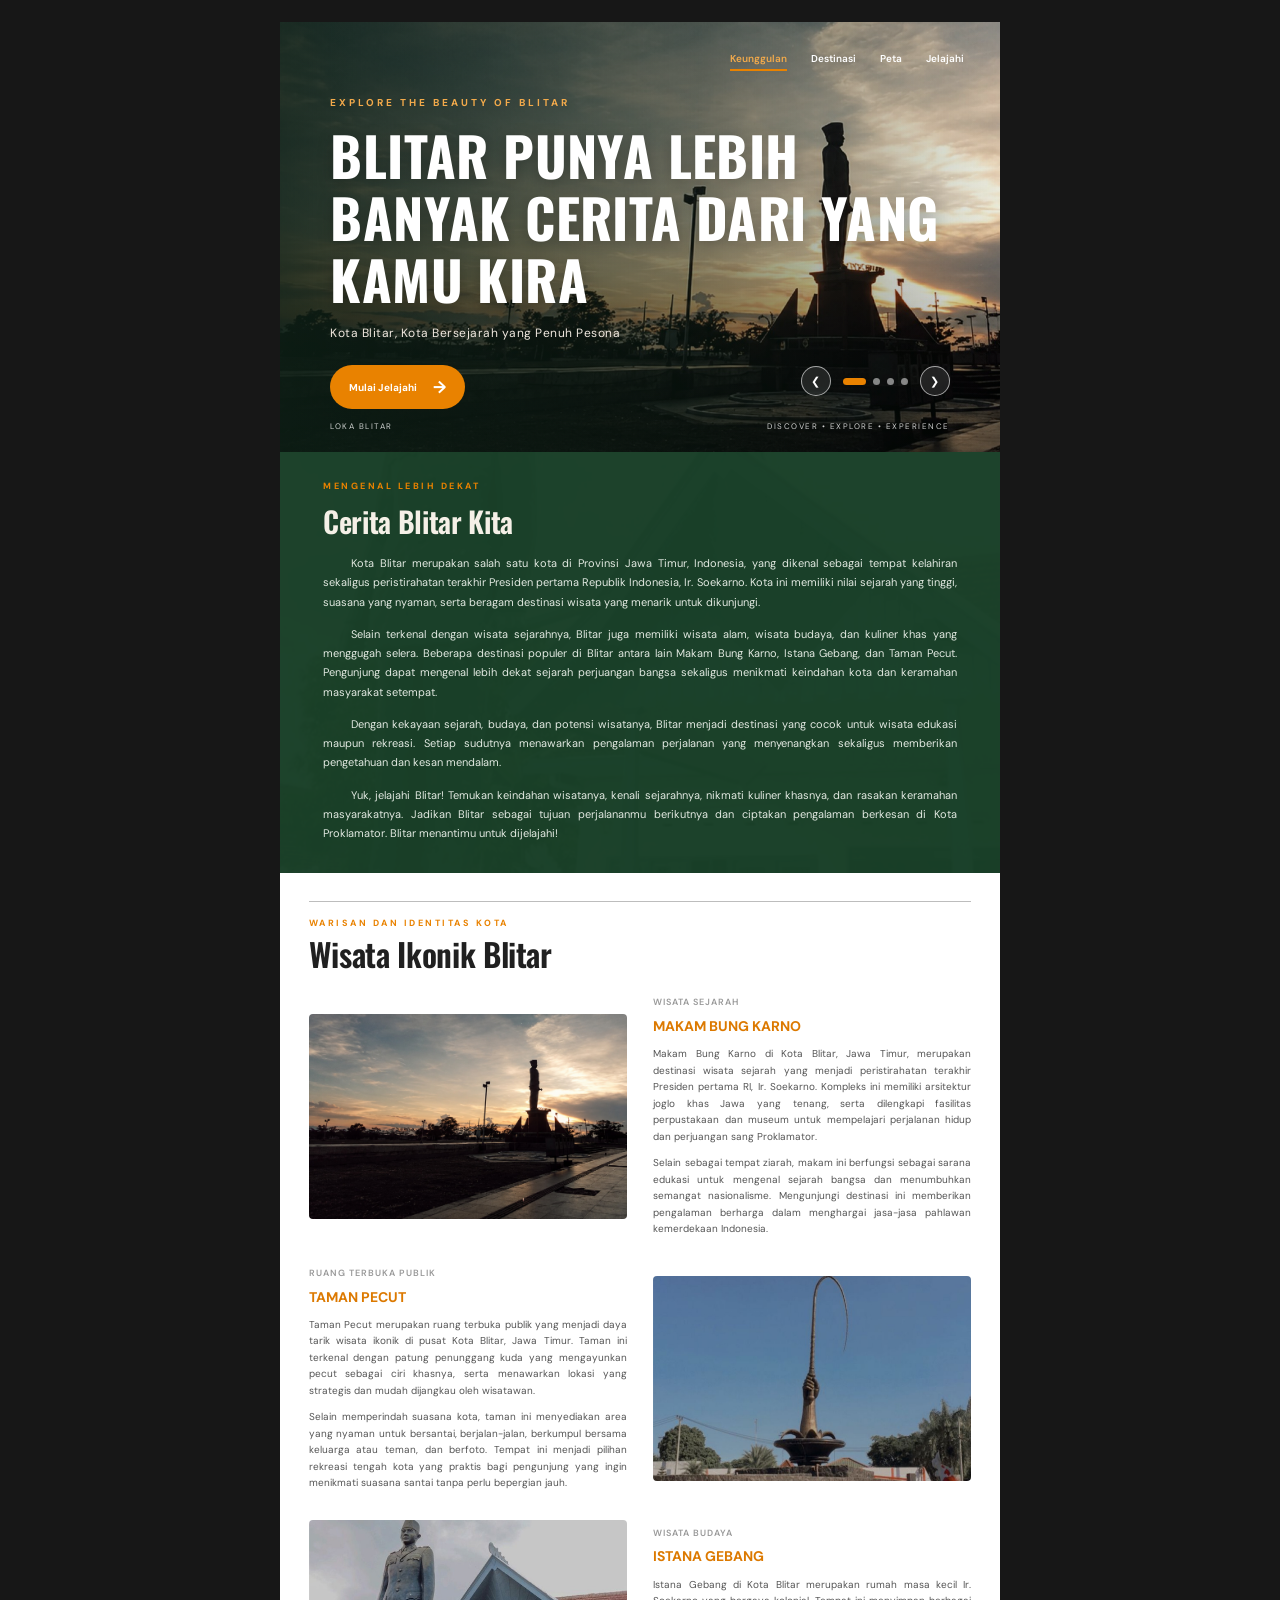
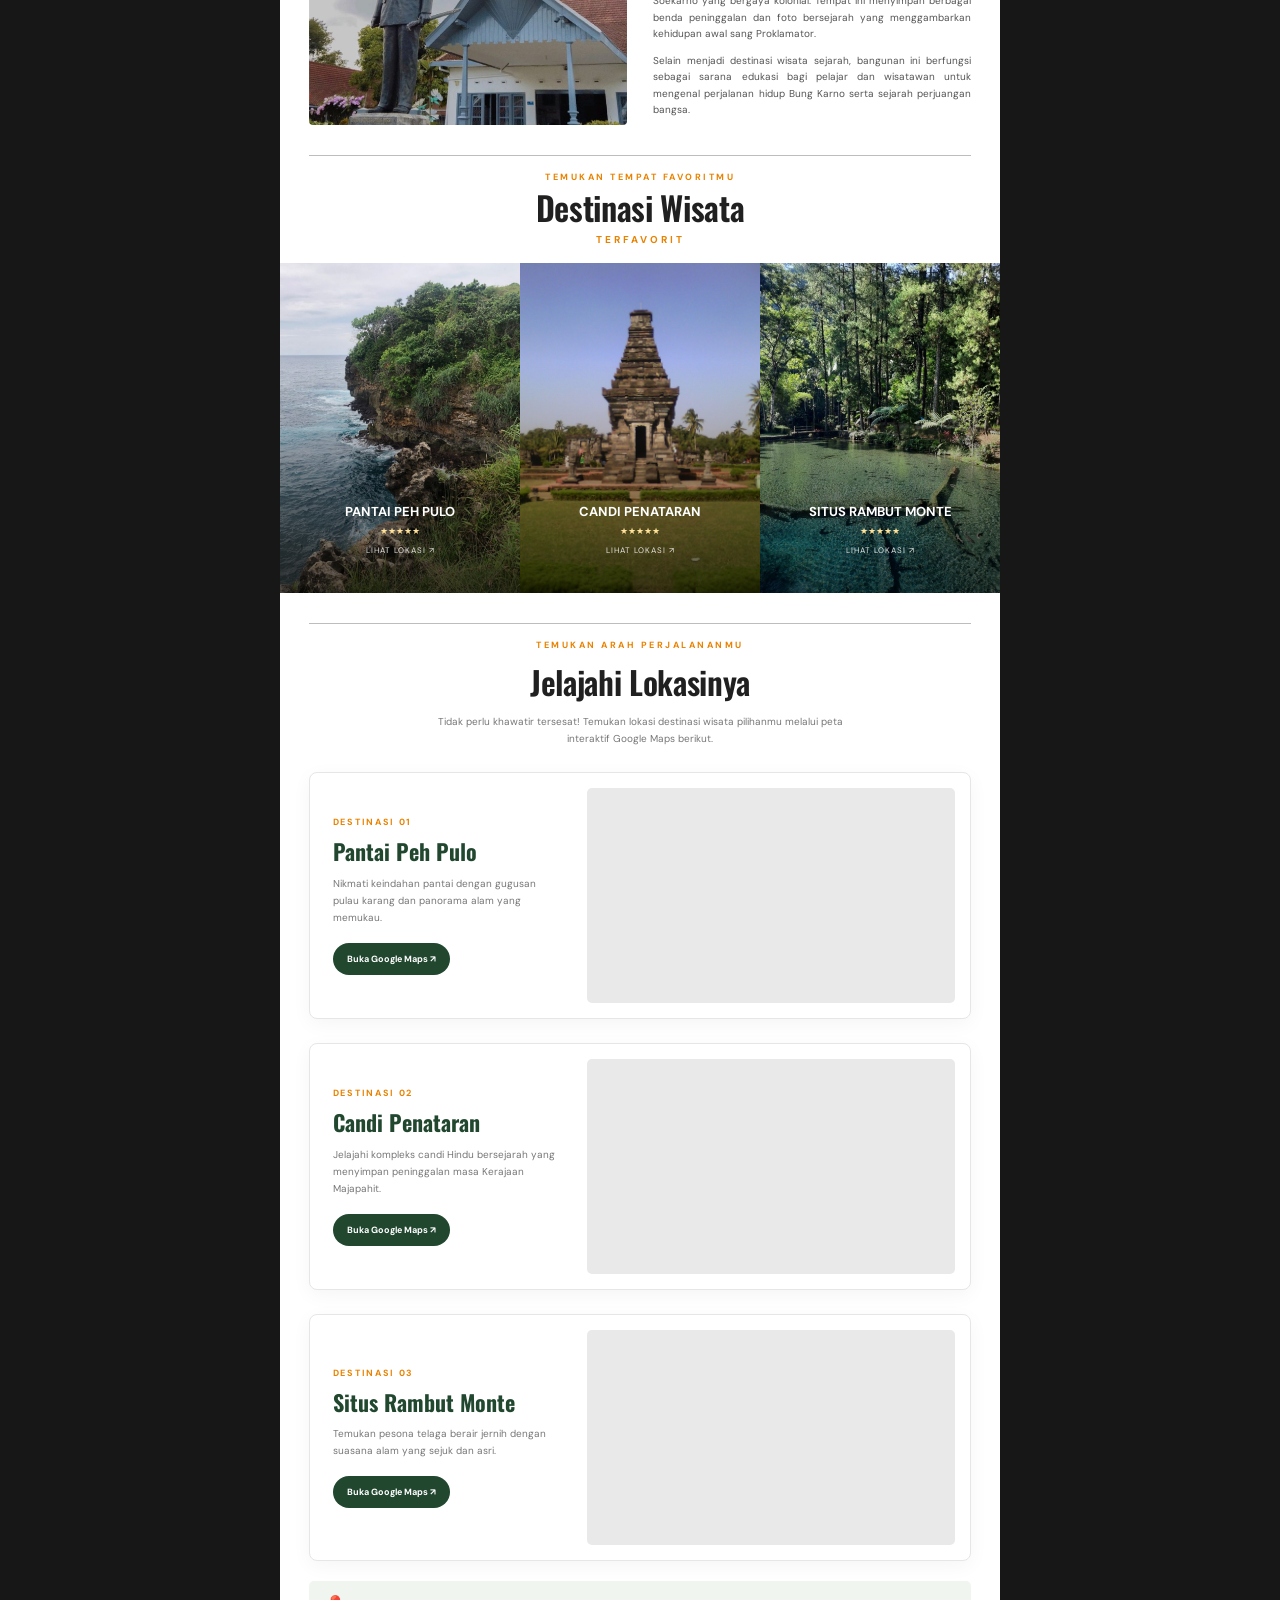
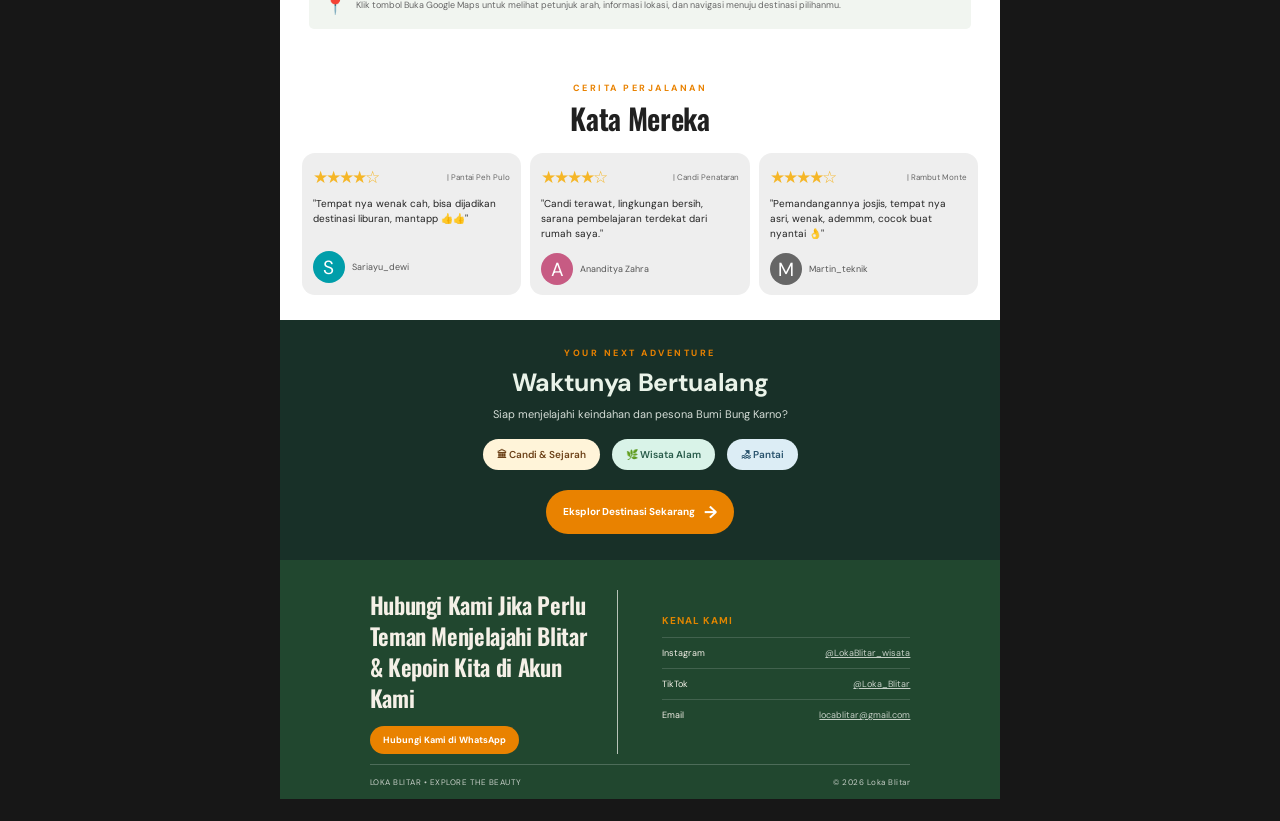
==== index.html @ 68bb66db "mengupload project ke akun repository GitHub" ====
<!DOCTYPE html>
<html lang="id">
<head>
    <meta charset="UTF-8">
    <meta name="viewport" content="width=device-width, initial-scale=1.0">
    <meta name="theme-color" content="#21472f">

    <meta name="description" content="Loka Blitar - Jelajahi wisata sejarah, alam, budaya, dan kuliner Kota Blitar.">

    <title>Loka Blitar — Kota Bersejarah yang Penuh Pesona</title>

    <!-- CSS -->
    <link rel="stylesheet" href="style.css">

    <!-- GOOGLE FONTS -->
    <link rel="preconnect" href="https://fonts.googleapis.com">
    <link rel="preconnect" href="https://fonts.gstatic.com" crossorigin>

    <link href="https://fonts.googleapis.com/css2?family=DM+Sans:wght@300;400;500;600;700;800&family=Oswald:wght@400;500;600;700&display=swap" rel="stylesheet">
</head>

<body>

    <!-- =================================
         HERO SECTION
    ================================== -->

    <header class="hero" id="beranda">

        <div class="hero-parallax">
            <img
                class="hero-reference"
                src="assets/bungkarno-hero.jpeg"
                alt="Destinasi bersejarah Bung Karno"
            >
        </div>

        <div class="hero-shade"></div>

        <a
            class="hero-logo-hotspot"
            href="#beranda"
            aria-label="Loka Blitar - Beranda">
        </a>

        <!-- NAVIGASI -->

        <nav class="hero-nav" aria-label="Navigasi utama">

            <a href="#keunggulan">Keunggulan</a>

            <a href="#destinasi">Destinasi</a>

            <a href="#peta">Peta</a>

            <a href="#pesanan">Jelajahi</a>

        </nav>


        <!-- JUDUL HERO -->

        <div class="hero-copy">

            <span class="hero-label">
                EXPLORE THE BEAUTY OF BLITAR
            </span>

            <h1>
                BLITAR PUNYA LEBIH BANYAK CERITA DARI YANG KAMU KIRA
            </h1>

            <p>
                Kota Blitar, Kota Bersejarah yang Penuh Pesona
            </p>

            <a href="#destinasi" class="hero-button">
                Mulai Jelajahi
                <span>→</span>
            </a>

        </div>

<!-- HERO SLIDER CONTROLS -->
<div class="hero-slider-controls">

    <button
        type="button"
        class="hero-arrow hero-prev"
        aria-label="Gambar sebelumnya"
    >
        &#10094;
    </button>

    <div
        class="hero-slider-dots"
        aria-label="Pilih gambar hero"
    ></div>

    <button
        type="button"
        class="hero-arrow hero-next"
        aria-label="Gambar berikutnya"
    >
        &#10095;
    </button>

</div>

        <!-- INFORMASI BAWAH HERO -->

        <div class="hero-bottom">

            <span>LOKA BLITAR</span>

            <span>DISCOVER • EXPLORE • EXPERIENCE</span>

        </div>

    </header>


    <!-- =================================
         MAIN CONTENT
    ================================== -->

    <main>


        <!-- =================================
             STORY SECTION
        ================================== -->

        <section class="story section-green" id="keunggulan">

            <div class="story-parallax">

                <img
                    src="assets/istana gebang.jpeg"
                    alt=""
                    aria-hidden="true"
                >

            </div>

            <div class="story-overlay"></div>

            <div class="story-content">

                <div class="story-heading">

                    <span class="section-tag">
                        MENGENAL LEBIH DEKAT
                    </span>

                    <h2>Cerita Blitar Kita</h2>

                </div>


                <div class="story-copy">

                    <p>
                        Kota Blitar merupakan salah satu kota di Provinsi Jawa Timur, Indonesia, yang dikenal sebagai tempat kelahiran sekaligus peristirahatan terakhir Presiden pertama Republik Indonesia, Ir. Soekarno. Kota ini memiliki nilai sejarah yang tinggi, suasana yang nyaman, serta beragam destinasi wisata yang menarik untuk dikunjungi.
                    </p>

                    <p>
                        Selain terkenal dengan wisata sejarahnya, Blitar juga memiliki wisata alam, wisata budaya, dan kuliner khas yang menggugah selera. Beberapa destinasi populer di Blitar antara lain Makam Bung Karno, Istana Gebang, dan Taman Pecut. Pengunjung dapat mengenal lebih dekat sejarah perjuangan bangsa sekaligus menikmati keindahan kota dan keramahan masyarakat setempat.
                    </p>

                    <p>
                        Dengan kekayaan sejarah, budaya, dan potensi wisatanya, Blitar menjadi destinasi yang cocok untuk wisata edukasi maupun rekreasi. Setiap sudutnya menawarkan pengalaman perjalanan yang menyenangkan sekaligus memberikan pengetahuan dan kesan mendalam.
                    </p>

                    <p>
                        Yuk, jelajahi Blitar! Temukan keindahan wisatanya, kenali sejarahnya, nikmati kuliner khasnya, dan rasakan keramahan masyarakatnya. Jadikan Blitar sebagai tujuan perjalananmu berikutnya dan ciptakan pengalaman berkesan di Kota Proklamator. Blitar menantimu untuk dijelajahi!
                    </p>

                </div>

            </div>

        </section>


        <!-- =================================
             WISATA IKONIK
        ================================== -->

        <section class="iconic section-white">

            <div class="section-rule"></div>

            <span class="section-tag">
                WARISAN DAN IDENTITAS KOTA
            </span>

            <h2>Wisata Ikonik Blitar</h2>


            <div class="iconic-list">


                <!-- MAKAM BUNG KARNO -->

                <article class="iconic-row reveal">

                    <img
                        src="assets/bungkarno-hero.jpeg"
                        alt="Makam Bung Karno"
                        loading="lazy"
                    >

                    <div class="iconic-text">

                        <span class="eyebrow">
                            WISATA SEJARAH
                        </span>

                        <h3>MAKAM BUNG KARNO</h3>

                        <p>
                            Makam Bung Karno di Kota Blitar, Jawa Timur, merupakan destinasi wisata sejarah yang menjadi peristirahatan terakhir Presiden pertama RI, Ir. Soekarno. Kompleks ini memiliki arsitektur joglo khas Jawa yang tenang, serta dilengkapi fasilitas perpustakaan dan museum untuk mempelajari perjalanan hidup dan perjuangan sang Proklamator.
                        </p>

                        <p>
                            Selain sebagai tempat ziarah, makam ini berfungsi sebagai sarana edukasi untuk mengenal sejarah bangsa dan menumbuhkan semangat nasionalisme. Mengunjungi destinasi ini memberikan pengalaman berharga dalam menghargai jasa-jasa pahlawan kemerdekaan Indonesia.
                        </p>

                    </div>

                </article>


                <!-- TAMAN PECUT -->

                <article class="iconic-row reverse reveal">

                    <img
                        src="assets/WhatsApp Image 2026-10-27 at 10.50.47 AM (5).jpeg"
                        alt="Taman Pecut Blitar"
                        loading="lazy"
                    >

                    <div class="iconic-text">

                        <span class="eyebrow">
                            RUANG TERBUKA PUBLIK
                        </span>

                        <h3>TAMAN PECUT</h3>

                        <p>
                            Taman Pecut merupakan ruang terbuka publik yang menjadi daya tarik wisata ikonik di pusat Kota Blitar, Jawa Timur. Taman ini terkenal dengan patung penunggang kuda yang mengayunkan pecut sebagai ciri khasnya, serta menawarkan lokasi yang strategis dan mudah dijangkau oleh wisatawan.
                        </p>

                        <p>
                            Selain memperindah suasana kota, taman ini menyediakan area yang nyaman untuk bersantai, berjalan-jalan, berkumpul bersama keluarga atau teman, dan berfoto. Tempat ini menjadi pilihan rekreasi tengah kota yang praktis bagi pengunjung yang ingin menikmati suasana santai tanpa perlu bepergian jauh.
                        </p>

                    </div>

                </article>


                <!-- ISTANA GEBANG -->

                <article class="iconic-row reveal">

                    <img
                        src="assets/istana gebang.jpeg"
                        alt="Istana Gebang"
                        loading="lazy"
                    >

                    <div class="iconic-text">

                        <span class="eyebrow">
                            WISATA BUDAYA
                        </span>

                        <h3>ISTANA GEBANG</h3>

                        <p>
                            Istana Gebang di Kota Blitar merupakan rumah masa kecil Ir. Soekarno yang bergaya kolonial. Tempat ini menyimpan berbagai benda peninggalan dan foto bersejarah yang menggambarkan kehidupan awal sang Proklamator.
                        </p>

                        <p>
                            Selain menjadi destinasi wisata sejarah, bangunan ini berfungsi sebagai sarana edukasi bagi pelajar dan wisatawan untuk mengenal perjalanan hidup Bung Karno serta sejarah perjuangan bangsa.
                        </p>

                    </div>

                </article>

            </div>

        </section>



        <!-- =================================
             DESTINATION SECTION
        ================================== -->

        <section class="destinations section-white" id="destinasi">

            <div class="section-rule"></div>

            <span class="section-tag centered">
                TEMUKAN TEMPAT FAVORITMU
            </span>

            <h2>Destinasi Wisata</h2>

            <p class="section-subtitle">
                TERFAVORIT
            </p>


            <div class="destination-grid">


                <!-- PANTAI PEH PULO -->

                <a
                    class="destination-card"
                    href="#peta"
                    aria-label="Lihat lokasi Pantai Peh Pulo"
                >

                    <img
                        src="assets/pantai pehpulo.jpeg"
                        alt="Pantai Peh Pulo"
                        loading="lazy"
                    >

                    <div class="destination-overlay">

                        <h3>PANTAI PEH PULO</h3>

                        <span>★★★★★</span>

                        <small>LIHAT LOKASI ↗</small>

                    </div>

                </a>


                <!-- CANDI PENATARAN -->

                <a
                    class="destination-card"
                    href="#peta"
                    aria-label="Lihat lokasi Candi Penataran"
                >

                    <img
                        src="assets/candi penataran.jpeg"
                        alt="Candi Penataran"
                        loading="lazy"
                    >

                    <div class="destination-overlay">

                        <h3>CANDI PENATARAN</h3>

                        <span>★★★★★</span>

                        <small>LIHAT LOKASI ↗</small>

                    </div>

                </a>


                <!-- RAMBUT MONTE -->

                <a
                    class="destination-card"
                    href="#peta"
                    aria-label="Lihat lokasi Situs Rambut Monte"
                >

                    <img
                        src="assets/rambut monte.jpeg"
                        alt="Situs Rambut Monte"
                        loading="lazy"
                    >

                    <div class="destination-overlay">

                        <h3>SITUS RAMBUT MONTE</h3>

                        <span>★★★★★</span>

                        <small>LIHAT LOKASI ↗</small>

                    </div>

                </a>

            </div>

        </section>



        <!-- =================================
             GOOGLE MAPS SECTION
        ================================== -->

        <section class="maps-section section-white" id="peta">

            <div class="section-rule"></div>

            <span class="section-tag centered">
                TEMUKAN ARAH PERJALANANMU
            </span>

            <h2>Jelajahi Lokasinya</h2>

            <p class="maps-intro">
                Tidak perlu khawatir tersesat! Temukan lokasi destinasi wisata pilihanmu melalui peta interaktif Google Maps berikut.
            </p>


            <div class="map-list">


                <!-- MAP PANTAI PEH PULO -->

                <article class="map-card reveal">

                    <div class="map-info">

                        <span class="map-number">
                            DESTINASI 01
                        </span>

                        <h3>Pantai Peh Pulo</h3>

                        <p>
                            Nikmati keindahan pantai dengan gugusan pulau karang dan panorama alam yang memukau.
                        </p>

                        <a
                            class="map-button"
                            href="https://www.google.com/maps/search/?api=1&query=Pantai+Peh+Pulo+Blitar"
                            target="_blank"
                            rel="noopener noreferrer"
                        >
                            Buka Google Maps ↗
                        </a>

                    </div>


                    <div class="map-frame">

                        <iframe
                            src="https://www.google.com/maps?q=Pantai+Peh+Pulo+Blitar&output=embed"
                            title="Peta Pantai Peh Pulo Blitar"
                            loading="lazy"
                            referrerpolicy="no-referrer-when-downgrade"
                            allowfullscreen>
                        </iframe>

                    </div>

                </article>



                <!-- MAP CANDI PENATARAN -->

                <article class="map-card reveal">

                    <div class="map-info">

                        <span class="map-number">
                            DESTINASI 02
                        </span>

                        <h3>Candi Penataran</h3>

                        <p>
                            Jelajahi kompleks candi Hindu bersejarah yang menyimpan peninggalan masa Kerajaan Majapahit.
                        </p>

                        <a
                            class="map-button"
                            href="https://www.google.com/maps/search/?api=1&query=Candi+Penataran+Blitar"
                            target="_blank"
                            rel="noopener noreferrer"
                        >
                            Buka Google Maps ↗
                        </a>

                    </div>


                    <div class="map-frame">

                        <iframe
                            src="https://www.google.com/maps?q=Candi+Penataran+Blitar&output=embed"
                            title="Peta Candi Penataran Blitar"
                            loading="lazy"
                            referrerpolicy="no-referrer-when-downgrade"
                            allowfullscreen>
                        </iframe>

                    </div>

                </article>



                <!-- MAP RAMBUT MONTE -->

                <article class="map-card reveal">

                    <div class="map-info">

                        <span class="map-number">
                            DESTINASI 03
                        </span>

                        <h3>Situs Rambut Monte</h3>

                        <p>
                            Temukan pesona telaga berair jernih dengan suasana alam yang sejuk dan asri.
                        </p>

                        <a
                            class="map-button"
                            href="https://www.google.com/maps/search/?api=1&query=Situs+Rambut+Monte+Blitar"
                            target="_blank"
                            rel="noopener noreferrer"
                        >
                            Buka Google Maps ↗
                        </a>

                    </div>


                    <div class="map-frame">

                        <iframe
                            src="https://www.google.com/maps?q=Situs+Rambut+Monte+Blitar&output=embed"
                            title="Peta Situs Rambut Monte Blitar"
                            loading="lazy"
                            referrerpolicy="no-referrer-when-downgrade"
                            allowfullscreen>
                        </iframe>

                    </div>

                </article>

            </div>


            <div class="maps-note">

                <span>📍</span>

                <p>
                    Klik tombol Buka Google Maps untuk melihat petunjuk arah, informasi lokasi, dan navigasi menuju destinasi pilihanmu.
                </p>

            </div>

        </section>



        <!-- =================================
             REVIEW SECTION
        ================================== -->

        <section class="reviews section-white">

            <span class="section-tag centered">
                CERITA PERJALANAN
            </span>

            <h2>Kata Mereka</h2>


            <div class="review-grid">


                <!-- REVIEW 1 -->

                <article class="review-card reveal">

                    <div class="review-top">

                        <span class="stars">★★★★☆</span>

                        <span>| Pantai Peh Pulo</span>

                    </div>

                    <p>
                        "Tempat nya wenak cah, bisa dijadikan destinasi liburan, mantapp 👍👍"
                    </p>

                    <div class="review-user">

                        <span class="avatar teal">S</span>

                        <span>Sariayu_dewi</span>

                    </div>

                </article>



                <!-- REVIEW 2 -->

                <article class="review-card reveal">

                    <div class="review-top">

                        <span class="stars">★★★★☆</span>

                        <span>| Candi Penataran</span>

                    </div>

                    <p>
                        "Candi terawat, lingkungan bersih, sarana pembelajaran terdekat dari rumah saya."
                    </p>

                    <div class="review-user">

                        <span class="avatar pink">A</span>

                        <span>Ananditya Zahra</span>

                    </div>

                </article>



                <!-- REVIEW 3 -->

                <article class="review-card reveal">

                    <div class="review-top">

                        <span class="stars">★★★★☆</span>

                        <span>| Rambut Monte</span>

                    </div>

                    <p>
                        "Pemandangannya josjis, tempat nya asri, wenak, ademmm, cocok buat nyantai 👌"
                    </p>

                    <div class="review-user">

                        <span class="avatar photo">M</span>

                        <span>Martin_teknik</span>

                    </div>

                </article>

            </div>

        </section>



        <!-- =================================
             CALL TO ACTION
        ================================== -->

        <section class="cta" id="pesanan">


            <div class="cta-parallax">

                <img
                    src="assets/footer penataran.jpeg"
                    alt=""
                    aria-hidden="true"
                    loading="lazy"
                >

            </div>

            <div class="cta-overlay"></div>


            <div class="cta-content">

                <span class="section-tag">
                    YOUR NEXT ADVENTURE
                </span>

                <h2>Waktunya Bertualang</h2>

                <p>
                    Siap menjelajahi keindahan dan pesona Bumi Bung Karno?
                </p>


                <div class="pills">

                    <a href="#peta">
                        🏛 Candi &amp; Sejarah
                    </a>

                    <a href="#peta">
                        🌿 Wisata Alam
                    </a>

                    <a href="#peta">
                        🏖 Pantai
                    </a>

                </div>


                <a href="#destinasi" class="button">

                    Eksplor Destinasi Sekarang

                    <span>→</span>

                </a>

            </div>

        </section>


    </main>



    <!-- =================================
         FOOTER
    ================================== -->

    <footer class="footer section-green">


        <div class="footer-main">


            <!-- KONTAK -->

            <div class="footer-callout">

                <h2>
                    Hubungi Kami Jika Perlu Teman Menjelajahi Blitar &amp; Kepoin Kita di Akun Kami
                </h2>

                <a
                    class="whatsapp"
                    href="https://wa.me/"
                    target="_blank"
                    rel="noopener noreferrer"
                >
                    Hubungi Kami di WhatsApp
                </a>

            </div>



            <!-- SOCIAL MEDIA -->

            <div class="footer-links">

                <h3>KENAL KAMI</h3>


                <a
                    href="https://instagram.com/"
                    target="_blank"
                    rel="noopener noreferrer"
                >
                    Instagram

                    <span>@LokaBlitar_wisata</span>
                </a>


                <a
                    href="https://tiktok.com/"
                    target="_blank"
                    rel="noopener noreferrer"
                >
                    TikTok

                    <span>@Loka_Blitar</span>
                </a>


                <a href="mailto:locablitar@gmail.com">

                    Email

                    <span>locablitar@gmail.com</span>

                </a>

            </div>

        </div>



        <div class="footer-bottom">

            <span>
                LOKA BLITAR • EXPLORE THE BEAUTY
            </span>

            <span class="copyright">
                © 2026 Loka Blitar
            </span>

        </div>


    </footer>



    <!-- =================================
         BACK TO TOP BUTTON
    ================================== -->

    <button
        class="back-to-top"
        id="backToTop"
        aria-label="Kembali ke atas"
        title="Kembali ke atas"
    >
        ↑
    </button>



    <!-- JAVASCRIPT -->

    <script src="script.js" defer></script>

</body>
</html>
---- style.css ----
/* =========================================
   1. GLOBAL STYLE
========================================= */

* {
    box-sizing: border-box;
    margin: 0;
    padding: 0;
}

:root {
    --green: #21472f;
    --dark-green: #173523;
    --light-green: #e7eee7;
    --orange: #e98200;
    --ink: #202020;
    --muted: #777;
    --white: #ffffff;
}

html {
    scroll-behavior: smooth;
    scroll-padding-top: 20px;
}

body {
    margin: 0;
    background: #171717;
    color: var(--ink);
    font-family: "DM Sans", Arial, sans-serif;
    font-size: 12px;
    overflow-x: hidden;
}

.hero,
main,
.footer {
    width: min(100%, 720px);
    margin: 0 auto;
}

.section-green {
    background: var(--green);
    color: #f5f0e7;
}

.section-white {
    background: var(--white);
}

h2 {
    font-family: "Oswald", Impact, sans-serif;
    font-weight: 600;
    letter-spacing: -.35px;
}

.section-tag {
    display: block;
    font-size: 9px;
    font-weight: 700;
    letter-spacing: 2.5px;
    color: var(--orange);
    margin-bottom: 7px;
}

.centered {
    text-align: center;
}

.section-rule {
    height: 1px;
    background: #bdbdbd;
    margin-bottom: 15px;
}


/* =========================================
   2. HERO SECTION
========================================= */

.hero {
    height: auto;
    aspect-ratio: 718 / 429;
    min-height: 340px;
    position: relative;
    overflow: hidden;
    isolation: isolate;
    background: #263c30;
}

/* PARALLAX BACKGROUND */

.hero-parallax {
    position: absolute;
    inset: -12%;
    z-index: -2;
    overflow: hidden;
}

.hero-reference {
    position: absolute;
    inset: 0;
    width: 100%;
    height: 100%;
    object-fit: cover;
    object-position: center;
    transform: scale(1.08);
    will-change: transform;
}

.hero-shade {
    position: absolute;
    inset: 0;
    z-index: -1;

    background:
        linear-gradient(
            90deg,
            rgba(13, 32, 22, .85),
            rgba(13, 32, 22, .48) 58%,
            rgba(13, 32, 22, .08)
        ),
        linear-gradient(
            0deg,
            rgba(0, 0, 0, .35),
            transparent 45%
        );
}

/* LOGO HOTSPOT */

.hero-logo-hotspot {
    position: absolute;
    top: 0;
    left: 2%;
    width: 15%;
    height: 12%;
    z-index: 5;
}

/* NAVIGATION */

.hero-nav {
    position: absolute;
    z-index: 5;
    right: 5%;
    top: 7%;

    display: flex;
    align-items: center;
    gap: 24px;
}

.hero-nav a {
    color: #fff;
    font-size: 10px;
    font-weight: 600;
    text-decoration: none;
    position: relative;
    transition: color .3s;
}

.hero-nav a:hover,
.hero-nav a.active {
    color: #f3aa4b;
}

.hero-nav a::after {
    content: "";
    position: absolute;
    left: 0;
    bottom: -6px;
    height: 2px;
    width: 0;
    background: var(--orange);
    transition: width .3s;
}

.hero-nav a:hover::after,
.hero-nav a.active::after {
    width: 100%;
}

/* HERO TEXT */

.hero-copy {
    display: block;
    position: absolute;
    z-index: 3;
    top: 50%;
    left: 7%;
    transform: translateY(-45%);
    max-width: 90%;
    color: white;
    animation: heroAppear 1s ease both;
}

.hero-label {
    display: block;
    color: #f3aa4b;
    font-size: 10px;
    font-weight: 700;
    letter-spacing: 3px;
    margin-bottom: 15px;
}

.hero-copy h1 {
    font-family: "Oswald", Impact, sans-serif;
    font-size: clamp(30px, 6.2vw, 54px);
    font-weight: 700;
    line-height: 1.15;
    letter-spacing: .4px;
    margin-bottom: 15px;
    color: white;
    text-shadow: 0 3px 15px rgba(0, 0, 0, .25);
}

.hero-copy p {
    color: #f0e8df;
    font-size: 12px;
    letter-spacing: .5px;
    margin-bottom: 24px;
}

/* HERO BUTTON */

.hero-button {
    display: inline-flex;
    align-items: center;
    gap: 16px;
    padding: 11px 19px;
    background: var(--orange);
    color: white;
    border-radius: 30px;
    text-decoration: none;
    font-size: 10px;
    font-weight: 700;
    transition: .3s ease;
}

.hero-button:hover {
    background: white;
    color: var(--green);
    transform: translateY(-4px);
}

.hero-button span {
    font-size: 17px;
}

/* HERO BOTTOM */

.hero-bottom {
    position: absolute;
    z-index: 3;
    bottom: 5%;
    left: 7%;
    right: 7%;

    display: flex;
    justify-content: space-between;

    color: rgba(255, 255, 255, .8);
    font-size: 8px;
    letter-spacing: 1.5px;
}

/* HERO ANIMATION */

@keyframes heroAppear {
    from {
        opacity: 0;
        transform: translateY(-35%);
    }

    to {
        opacity: 1;
        transform: translateY(-45%);
    }
}


/* =========================================
   3. STORY SECTION
========================================= */

.story {
    position: relative;
    overflow: hidden;
    isolation: isolate;
    padding: 28px 6% 30px;
}

/* STORY PARALLAX */

.story-parallax {
    position: absolute;
    inset: -20% 0;
    z-index: -2;
    overflow: hidden;
}

.story-parallax img {
    width: 100%;
    height: 100%;
    object-fit: cover;
    opacity: .20;
    filter: brightness(.55);
    will-change: transform;
    transform: scale(1.08);
}

.story-overlay {
    position: absolute;
    inset: 0;
    z-index: -1;
    background: rgba(25, 65, 40, .78);
}

.story-content {
    position: relative;
    z-index: 1;
}

.story-heading {
    margin-bottom: 12px;
}

.story h2 {
    font-size: 29px;
    margin-bottom: 5px;
}

.story-copy {
    font-size: 11px;
    line-height: 1.75;
    color: #e2e9e1;
}

.story-copy p {
    margin-bottom: 13px;
    text-indent: 28px;
    text-align: justify;
}

.story-copy p:last-child {
    margin-bottom: 0;
}


/* =========================================
   4. ICONIC SECTION
========================================= */

.iconic {
    padding: 28px 4% 25px;
}

.iconic > h2 {
    font-size: 32px;
    margin-bottom: 22px;
    line-height: 1.15;
}

.iconic-list {
    display: flex;
    flex-direction: column;
    gap: 28px;
}

.iconic-row {
    display: grid;
    grid-template-columns: 1fr 1fr;
    gap: 4%;
    align-items: center;
}

.iconic-row img {
    width: 100%;
    height: 205px;
    object-fit: cover;
    border-radius: 4px;
    transition: transform .5s ease;
}

.iconic-row img:hover {
    transform: scale(1.025);
}

.iconic-text {
    color: #555;
    font-size: 10px;
    line-height: 1.65;
}

.eyebrow {
    display: block;
    color: #999;
    font-size: 9px;
    font-weight: 600;
    letter-spacing: 1px;
    margin-bottom: 5px;
}

.iconic-text h3 {
    font-size: 14px;
    color: #dc7900;
    margin-bottom: 8px;
    font-weight: 700;
}

.iconic-text p {
    margin-bottom: 10px;
    text-align: justify;
}

.iconic-text p:last-child {
    margin-bottom: 0;
}

/* REVERSE LAYOUT */

.iconic-row.reverse img {
    grid-column: 2;
    grid-row: 1;
}

.iconic-row.reverse .iconic-text {
    grid-column: 1;
    grid-row: 1;
}


/* =========================================
   5. DESTINATION SECTION
========================================= */

.destinations {
    padding: 5px 0 0;
}

.destinations .section-rule {
    margin: 0 4% 15px;
}

.destinations > h2 {
    text-align: center;
    font-size: 33px;
    line-height: 1.1;
}

.section-subtitle {
    text-align: center;
    color: var(--orange);
    font-size: 10px;
    font-weight: 700;
    letter-spacing: 3px;
    margin: 7px 0 17px;
}

.destination-grid {
    display: grid;
    grid-template-columns: repeat(3, 1fr);
    height: 330px;
}

.destination-card {
    position: relative;
    display: block;
    overflow: hidden;
    color: white;
    text-decoration: none;
    isolation: isolate;
}

.destination-card img {
    width: 100%;
    height: 100%;
    object-fit: cover;
    display: block;
    transition: transform .6s ease;
}

.destination-card:hover img {
    transform: scale(1.1);
}

.destination-overlay {
    position: absolute;
    inset: 0;
    display: flex;
    flex-direction: column;
    justify-content: flex-end;
    align-items: center;
    padding: 0 7px 38px;

    background: linear-gradient(
        transparent 30%,
        rgba(0, 0, 0, .68)
    );

    transition: background .3s;
}

.destination-card:hover .destination-overlay {
    background: linear-gradient(
        transparent 15%,
        rgba(0, 0, 0, .78)
    );
}

.destination-overlay h3 {
    font-size: 13px;
    line-height: 1.2;
    text-align: center;
    margin-bottom: 5px;
    font-weight: 700;
}

.destination-overlay span {
    font-size: 9px;
    color: #ffe39a;
}

.destination-overlay small {
    margin-top: 8px;
    font-size: 8px;
    color: white;
    letter-spacing: 1px;
    opacity: .85;
}


/* =========================================
   6. GOOGLE MAPS SECTION
========================================= */

.maps-section {
    padding: 30px 4% 25px;
}

.maps-section > h2 {
    text-align: center;
    font-size: 32px;
    margin-bottom: 8px;
}

.maps-intro {
    text-align: center;
    color: #777;
    font-size: 10px;
    line-height: 1.7;
    max-width: 430px;
    margin: 0 auto 25px;
}

.map-list {
    display: flex;
    flex-direction: column;
    gap: 24px;
}

.map-card {
    display: grid;
    grid-template-columns: .8fr 1.2fr;
    align-items: stretch;
    gap: 16px;

    padding: 15px;
    border: 1px solid #e6e6e6;
    border-radius: 8px;

    background: #fff;

    box-shadow: 0 5px 20px rgba(0, 0, 0, .045);

    transition: transform .3s, box-shadow .3s;
}

.map-card:hover {
    transform: translateY(-3px);
    box-shadow: 0 12px 25px rgba(0, 0, 0, .09);
}

.map-info {
    display: flex;
    flex-direction: column;
    align-items: flex-start;
    justify-content: center;
    padding: 8px;
}

.map-number {
    color: var(--orange);
    font-size: 9px;
    font-weight: 700;
    letter-spacing: 1.7px;
    margin-bottom: 10px;
}

.map-info h3 {
    color: var(--green);
    font-family: "Oswald", sans-serif;
    font-size: 22px;
    line-height: 1.2;
    margin-bottom: 10px;
}

.map-info p {
    color: #777;
    font-size: 10px;
    line-height: 1.7;
    margin-bottom: 17px;
    text-align: left;
}

.map-button {
    display: inline-block;
    padding: 10px 14px;
    background: var(--green);
    color: white;
    border-radius: 25px;
    text-decoration: none;
    font-size: 9px;
    font-weight: 700;
    transition: .3s ease;
}

.map-button:hover {
    background: var(--orange);
    transform: translateY(-2px);
}

.map-frame {
    position: relative;
    width: 100%;
    height: 215px;
    overflow: hidden;
    border-radius: 5px;
    background: #e9e9e9;
}

.map-frame iframe {
    width: 100%;
    height: 100%;
    border: 0;
    display: block;
}

.maps-note {
    display: flex;
    align-items: center;
    gap: 10px;
    margin-top: 20px;
    padding: 12px 15px;
    border-radius: 5px;
    background: #f1f5f0;
}

.maps-note span {
    color: var(--orange);
    font-size: 18px;
}

.maps-note p {
    color: #666;
    font-size: 9px;
    line-height: 1.6;
}


/* =========================================
   7. REVIEW SECTION
========================================= */

.reviews {
    padding: 28px 3% 25px;
    text-align: center;
}

.reviews > h2 {
    font-size: 29px;
    line-height: 1.15;
    margin-bottom: 19px;
}

.review-grid {
    display: grid;
    grid-template-columns: repeat(3, 1fr);
    gap: 9px;
    text-align: left;
}

.review-card {
    background: #eeeeee;
    border-radius: 13px;
    padding: 13px 11px 10px;
    min-height: 130px;
    color: #222;
    transition: .3s ease;
}

.review-card:hover {
    transform: translateY(-6px);
    box-shadow: 0 10px 20px rgba(0, 0, 0, .1);
}

.review-top {
    display: flex;
    align-items: center;
    justify-content: space-between;
    gap: 4px;
    color: #666;
    font-size: 8px;
    white-space: nowrap;
}

.stars {
    font-size: 17px;
    color: #f5b627;
    letter-spacing: -2px;
}

.review-card > p {
    font-size: 10px;
    line-height: 1.5;
    margin: 8px 0 12px;
    min-height: 43px;
}

.review-user {
    display: flex;
    align-items: center;
    gap: 7px;
    font-size: 9px;
    color: #555;
}

.avatar {
    height: 32px;
    width: 32px;
    display: grid;
    place-items: center;
    border-radius: 50%;
    font-size: 19px;
    color: white;
    flex: none;
}

.teal {
    background: #009eaa;
}

.pink {
    background: #c75b83;
}

.photo {
    background: #666;
}


/* =========================================
   8. CTA SECTION
========================================= */

.cta {
    position: relative;
    min-height: 240px;
    display: grid;
    place-items: center;
    overflow: hidden;
    isolation: isolate;
    color: #eaf3e9;
    text-align: center;
    background: #243c36;
}

/* CTA PARALLAX */

.cta-parallax {
    position: absolute;
    inset: -20% 0;
    z-index: -2;
    overflow: hidden;
}

.cta-parallax img {
    width: 100%;
    height: 100%;
    object-fit: cover;
    transform: scale(1.08);
    will-change: transform;
}

.cta-overlay {
    position: absolute;
    inset: 0;
    z-index: -1;
    background: rgba(18, 43, 35, .68);
}

.cta-content {
    position: relative;
    z-index: 1;
    padding: 25px 12px;
}

.cta h2 {
    font-family: "DM Sans", sans-serif;
    font-weight: 700;
    font-size: 25px;
    margin-bottom: 8px;
}

.cta p {
    font-size: 11px;
    color: #d5ddd7;
    margin-bottom: 18px;
}

.pills {
    display: flex;
    justify-content: center;
    gap: 12px;
    flex-wrap: wrap;
    margin-bottom: 20px;
}

.pills a {
    display: inline-block;
    padding: 9px 14px;
    border-radius: 30px;
    background: #fff4d9;
    color: #6d4219;
    text-decoration: none;
    font-weight: 600;
    font-size: 10px;
    transition: .3s ease;
}

.pills a:nth-child(2) {
    background: #d9f3e8;
    color: #285b4a;
}

.pills a:nth-child(3) {
    background: #dcedf5;
    color: #27516b;
}

.pills a:hover {
    transform: translateY(-4px);
}

.button {
    display: inline-flex;
    align-items: center;
    gap: 9px;
    background: var(--orange);
    color: #fff;
    text-decoration: none;
    padding: 11px 17px;
    border-radius: 24px;
    font-size: 10px;
    font-weight: 700;
    transition: .3s ease;
}

.button:hover {
    transform: translateY(-3px);
    background: white;
    color: var(--green);
}

.button span {
    font-size: 17px;
}


/* =========================================
   9. FOOTER
========================================= */

.footer {
    padding: 30px 7% 12px;
    position: relative;
}

.footer-main {
    display: grid;
    grid-template-columns: 1fr 1fr;
    gap: 8%;
    min-height: 160px;
}

.footer-callout {
    border-right: 1px solid #b7c3b8;
    padding-right: 18px;
}

.footer-callout h2 {
    font-size: 23px;
    line-height: 1.35;
    margin-bottom: 12px;
}

.whatsapp {
    display: inline-block;
    border-radius: 20px;
    padding: 8px 13px;
    background: var(--orange);
    color: white;
    text-decoration: none;
    font-size: 9px;
    font-weight: 700;
    transition: .3s ease;
}

.whatsapp:hover {
    background: white;
    color: var(--green);
}

.footer-links {
    padding: 24px 0 0;
}

.footer-links h3 {
    font-size: 10px;
    color: #df8500;
    font-weight: 700;
    margin-bottom: 10px;
    letter-spacing: 1px;
}

.footer-links a {
    display: flex;
    justify-content: space-between;
    gap: 8px;
    padding: 9px 0;
    border-top: 1px solid rgba(255, 255, 255, .15);
    font-size: 9px;
    color: #f3f0e7;
    text-decoration: none;
}

.footer-links a span {
    text-decoration: underline;
    color: #c7d0c8;
}

.footer-bottom {
    border-top: 1px solid rgba(255, 255, 255, .2);
    padding-top: 12px;
    margin-top: 10px;

    display: flex;
    justify-content: space-between;
    gap: 10px;

    color: #c6cec7;
    font-size: 8px;
    letter-spacing: .5px;
}

.copyright {
    text-align: right;
}


/* =========================================
   10. BACK TO TOP BUTTON
========================================= */

.back-to-top {
    position: fixed;
    z-index: 100;
    right: 25px;
    bottom: 25px;

    width: 43px;
    height: 43px;

    border: none;
    border-radius: 50%;

    background: var(--orange);
    color: white;

    font-size: 23px;
    cursor: pointer;

    opacity: 0;
    visibility: hidden;
    transform: translateY(15px);

    transition: .3s ease;
    box-shadow: 0 4px 15px rgba(0, 0, 0, .2);
}

.back-to-top.visible {
    opacity: 1;
    visibility: visible;
    transform: translateY(0);
}

.back-to-top:hover {
    background: var(--green);
    transform: translateY(-4px);
}


/* =========================================
   11. SCROLL REVEAL ANIMATION
========================================= */

.reveal {
    opacity: 0;
    transform: translateY(25px);
    transition:
        opacity .8s ease,
        transform .8s ease;
}

.reveal.show {
    opacity: 1;
    transform: translateY(0);
}


/* =========================================
   12. TABLET RESPONSIVE
========================================= */

@media (min-width: 721px) {

    body {
        padding: 22px 0;
    }

    .hero,
    main,
    .footer {
        width: 720px;
    }

}


/* =========================================
   13. MOBILE RESPONSIVE
========================================= */

@media (max-width: 560px) {

    body {
        font-size: 11px;
    }

    .hero {
        aspect-ratio: 718 / 429;
        min-height: 310px;
    }

    .hero-nav {
        gap: 12px;
        right: 3%;
        top: 5%;
    }

    .hero-nav a {
        font-size: 8px;
    }

    .hero-copy {
        top: 53%;
        left: 5%;
        max-width: 93%;
    }

    .hero-copy h1 {
        font-size: clamp(25px, 6.5vw, 36px);
        line-height: 1.18;
    }

    .hero-label {
        font-size: 8px;
        letter-spacing: 1.7px;
        margin-bottom: 10px;
    }

    .hero-copy p {
        font-size: 9px;
        margin-bottom: 17px;
    }

    .hero-button {
        padding: 9px 14px;
        font-size: 9px;
    }

    .hero-bottom {
        font-size: 6px;
        letter-spacing: .8px;
    }

    /* STORY */

    .story {
        padding: 20px 5%;
    }

    .story h2 {
        font-size: 24px;
    }

    .story-copy {
        font-size: 10px;
        line-height: 1.7;
    }

    /* ICONIC */

    .iconic {
        padding: 20px 4%;
    }

    .iconic > h2 {
        font-size: 27px;
    }

    .iconic-list {
        gap: 20px;
    }

    .iconic-row {
        gap: 4%;
    }

    .iconic-row img {
        height: clamp(110px, 28vw, 155px);
    }

    .iconic-text {
        font-size: 8.5px;
        line-height: 1.5;
    }

    .iconic-text h3 {
        font-size: 11px;
    }

    .iconic-text p {
        margin-bottom: 7px;
    }

    /* DESTINATIONS */

    .destinations > h2 {
        font-size: 27px;
    }

    .destination-grid {
        height: clamp(220px, 55vw, 290px);
    }

    .destination-overlay {
        padding-bottom: 25px;
    }

    .destination-overlay h3 {
        font-size: clamp(8px, 2.5vw, 12px);
    }

    .destination-overlay span {
        font-size: 7px;
    }

    .destination-overlay small {
        font-size: 7px;
    }

    /* MAPS */

    .maps-section {
        padding: 22px 3%;
    }

    .maps-section > h2 {
        font-size: 27px;
    }

    .maps-intro {
        font-size: 9px;
        padding: 0 10px;
    }

    .map-list {
        gap: 17px;
    }

    .map-card {
        grid-template-columns: 1fr;
        gap: 12px;
        padding: 12px;
    }

    .map-info {
        padding: 5px;
    }

    .map-info h3 {
        font-size: 20px;
    }

    .map-info p {
        font-size: 9px;
        margin-bottom: 12px;
    }

    .map-frame {
        height: 220px;
    }

    .map-button {
        font-size: 9px;
    }

    /* REVIEWS */

    .reviews {
        padding: 20px 2% 15px;
    }

    .reviews > h2 {
        font-size: 24px;
        margin-bottom: 13px;
    }

    .review-grid {
        gap: 5px;
    }

    .review-card {
        padding: 8px 6px;
        border-radius: 10px;
        min-height: 120px;
    }

    .review-top {
        font-size: 6px;
    }

    .stars {
        font-size: 14px;
    }

    .review-card > p {
        font-size: 8px;
        line-height: 1.4;
    }

    .review-user {
        font-size: 7px;
    }

    .avatar {
        width: 26px;
        height: 26px;
        font-size: 16px;
    }

    /* CTA */

    .cta {
        min-height: 200px;
    }

    .cta h2 {
        font-size: 21px;
    }

    .pills {
        gap: 7px;
    }

    .pills a {
        padding: 7px 9px;
        font-size: 8px;
    }

    /* FOOTER */

    .footer {
        padding: 22px 5% 10px;
    }

    .footer-main {
        gap: 5%;
        min-height: 140px;
    }

    .footer-callout h2 {
        font-size: clamp(16px, 4.3vw, 21px);
    }

    .footer-links a {
        font-size: 7px;
    }

    .footer-bottom {
        font-size: 6px;
    }

    /* BACK TO TOP */

    .back-to-top {
        width: 38px;
        height: 38px;
        right: 15px;
        bottom: 15px;
    }

}


/* =========================================
   14. SMALL MOBILE
========================================= */

@media (max-width: 380px) {

    .hero-nav {
        gap: 8px;
    }

    .hero-nav a {
        font-size: 7px;
    }

    .hero-copy h1 {
        font-size: 24px;
    }

    .hero-bottom {
        font-size: 5px;
    }

    .iconic-row img {
        height: 105px;
    }

    .iconic-text {
        font-size: 7.5px;
    }

    .iconic-text h3 {
        font-size: 10px;
    }

    .review-top {
        font-size: 5.5px;
    }

    .review-card > p {
        font-size: 7px;
    }

    .footer-callout h2 {
        font-size: 16px;
    }

}


/* =========================================
   15. PARALLAX REDUCED MOTION
========================================= */

@media (prefers-reduced-motion: reduce) {

    *,
    *::before,
    *::after {
        scroll-behavior: auto !important;
        animation-duration: .01ms !important;
        transition-duration: .01ms !important;
    }

    .hero-reference,
    .story-parallax img,
    .cta-parallax img {
        transform: none !important;
    }

}
/* =========================================
   HERO AUTO SLIDER
========================================= */

/* Transisi gambar */
.hero-reference {
    opacity: 1;
    transition: opacity 0.6s ease;
}

/* Saat gambar berganti */
.hero-reference.slider-fade {
    opacity: 0;
}

/* Kontrol slider */
.hero-slider-controls {
    position: absolute;
    z-index: 6;
    bottom: 13%;
    right: 7%;

    display: flex;
    align-items: center;
    gap: 12px;
}

/* Tombol panah */
.hero-arrow {
    width: 30px;
    height: 30px;

    display: grid;
    place-items: center;

    border: 1px solid rgba(255, 255, 255, 0.6);
    border-radius: 50%;

    background: rgba(255, 255, 255, 0.1);
    color: white;

    font-size: 11px;
    cursor: pointer;

    backdrop-filter: blur(6px);
    transition: 0.3s ease;
}

.hero-arrow:hover {
    background: var(--orange);
    border-color: var(--orange);
    transform: scale(1.1);
}

/* Kumpulan indikator */
.hero-slider-dots {
    display: flex;
    align-items: center;
    gap: 7px;
}

/* Indikator setiap slide */
.hero-dot {
    width: 7px;
    height: 7px;

    padding: 0;
    border: none;
    border-radius: 10px;

    background: rgba(255, 255, 255, 0.5);
    cursor: pointer;

    transition:
        width 0.35s ease,
        background 0.35s ease;
}

/* Indikator aktif */
.hero-dot.active {
    width: 23px;
    background: var(--orange);
}

/* Animasi teks ketika slide berubah */
.hero-copy.slide-changing {
    animation: heroTextFade 0.65s ease;
}

@keyframes heroTextFade {
    from {
        opacity: 0;
        transform: translateY(-35%);
    }

    to {
        opacity: 1;
        transform: translateY(-45%);
    }
}

/* Posisi kontrol pada layar HP */
@media (max-width: 560px) {
    .hero-slider-controls {
        right: 5%;
        bottom: 12%;
        gap: 8px;
    }

    .hero-arrow {
        width: 25px;
        height: 25px;
        font-size: 9px;
    }

    .hero-slider-dots {
        gap: 5px;
    }

    .hero-dot {
        width: 5px;
        height: 5px;
    }

    .hero-dot.active {
        width: 17px;
    }
}

/* Hormati preferensi pengguna yang mengurangi animasi */
@media (prefers-reduced-motion: reduce) {
    .hero-reference,
    .hero-arrow,
    .hero-dot {
        transition: none;
    }

    .hero-copy.slide-changing {
        animation: none;
    }
}
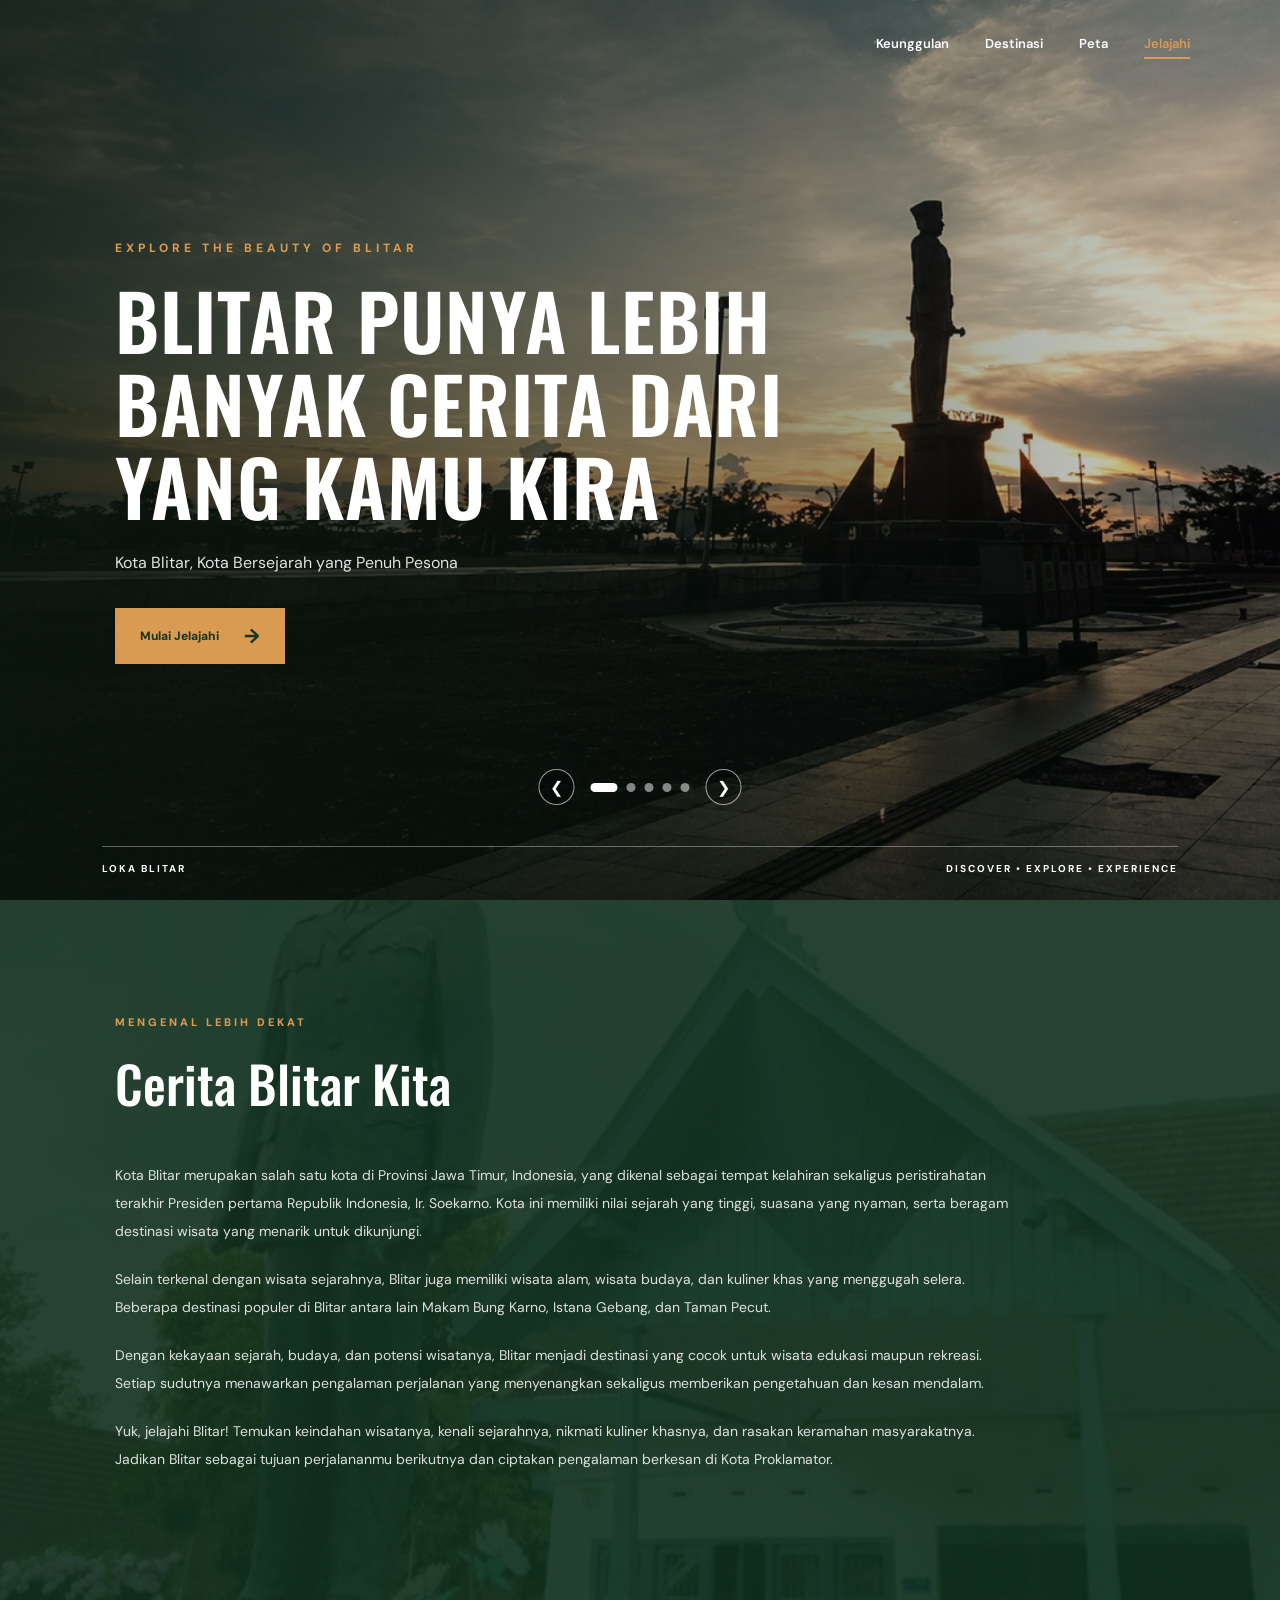
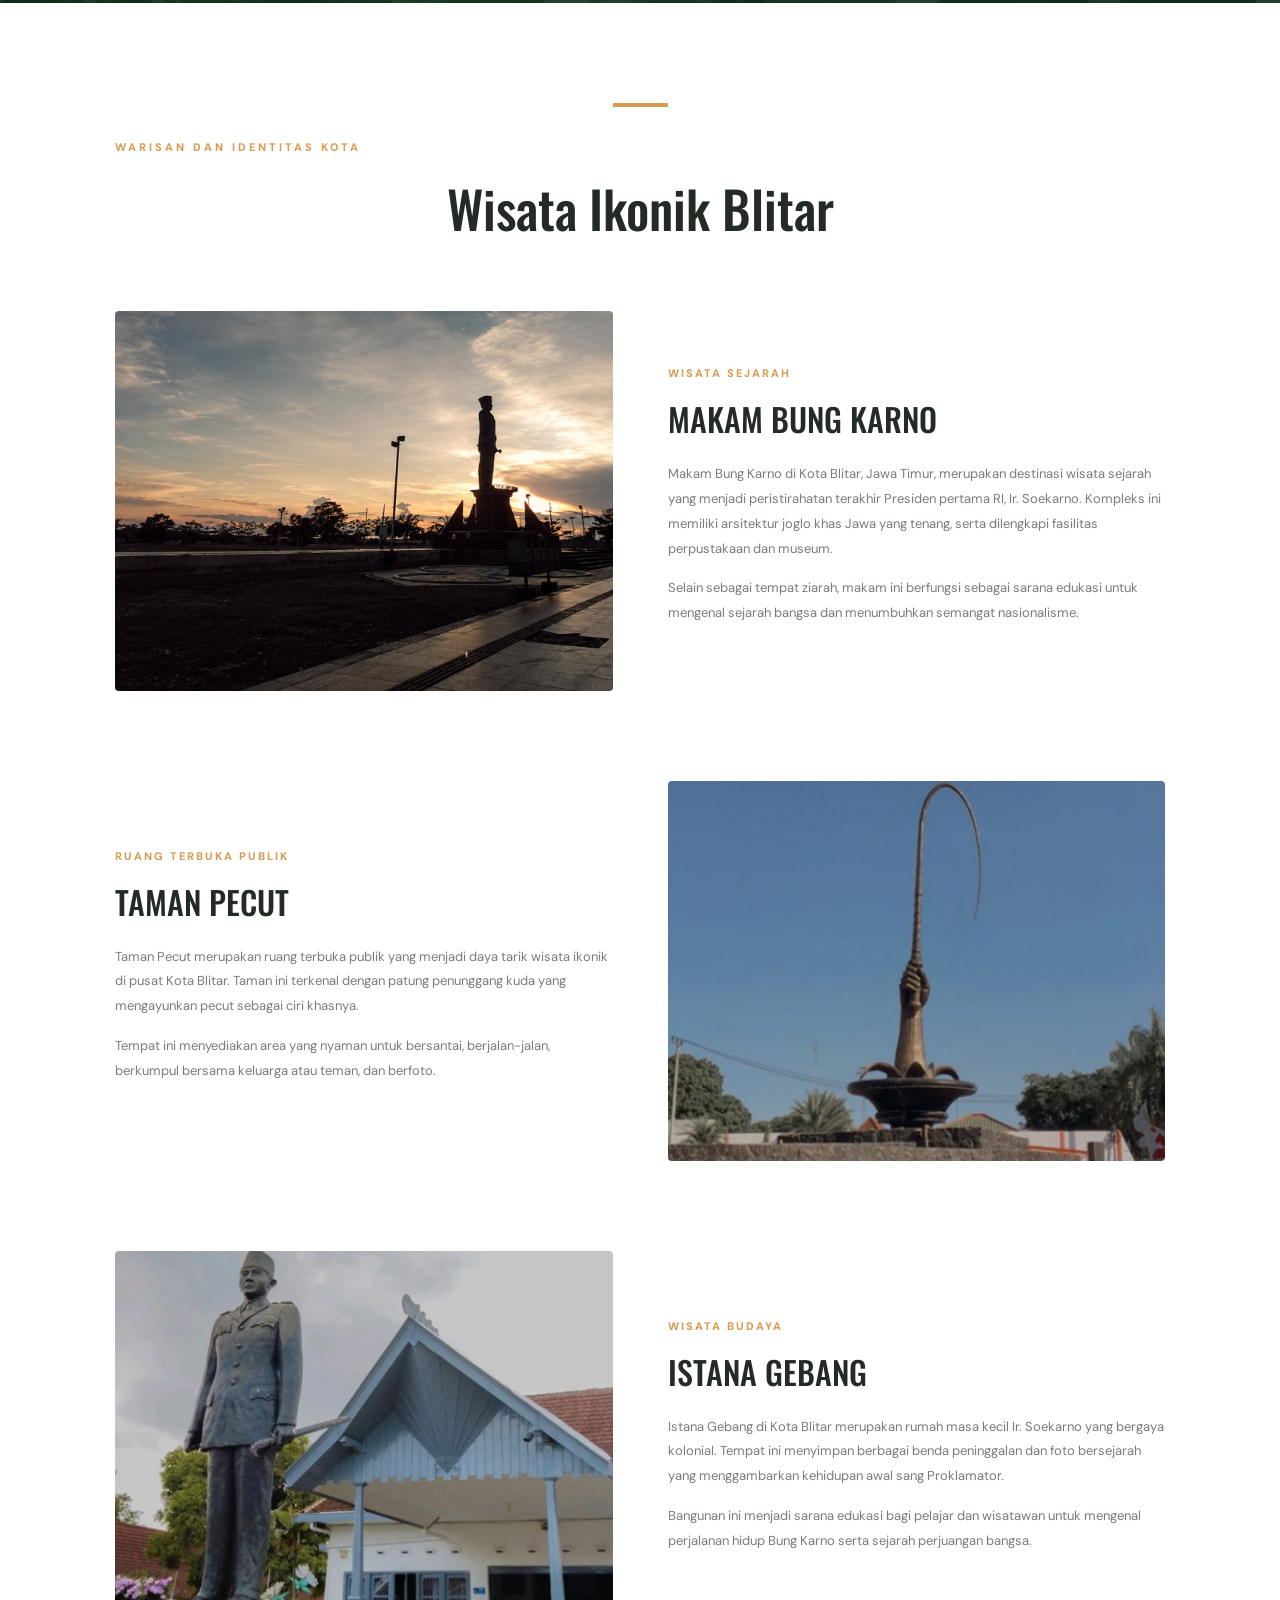
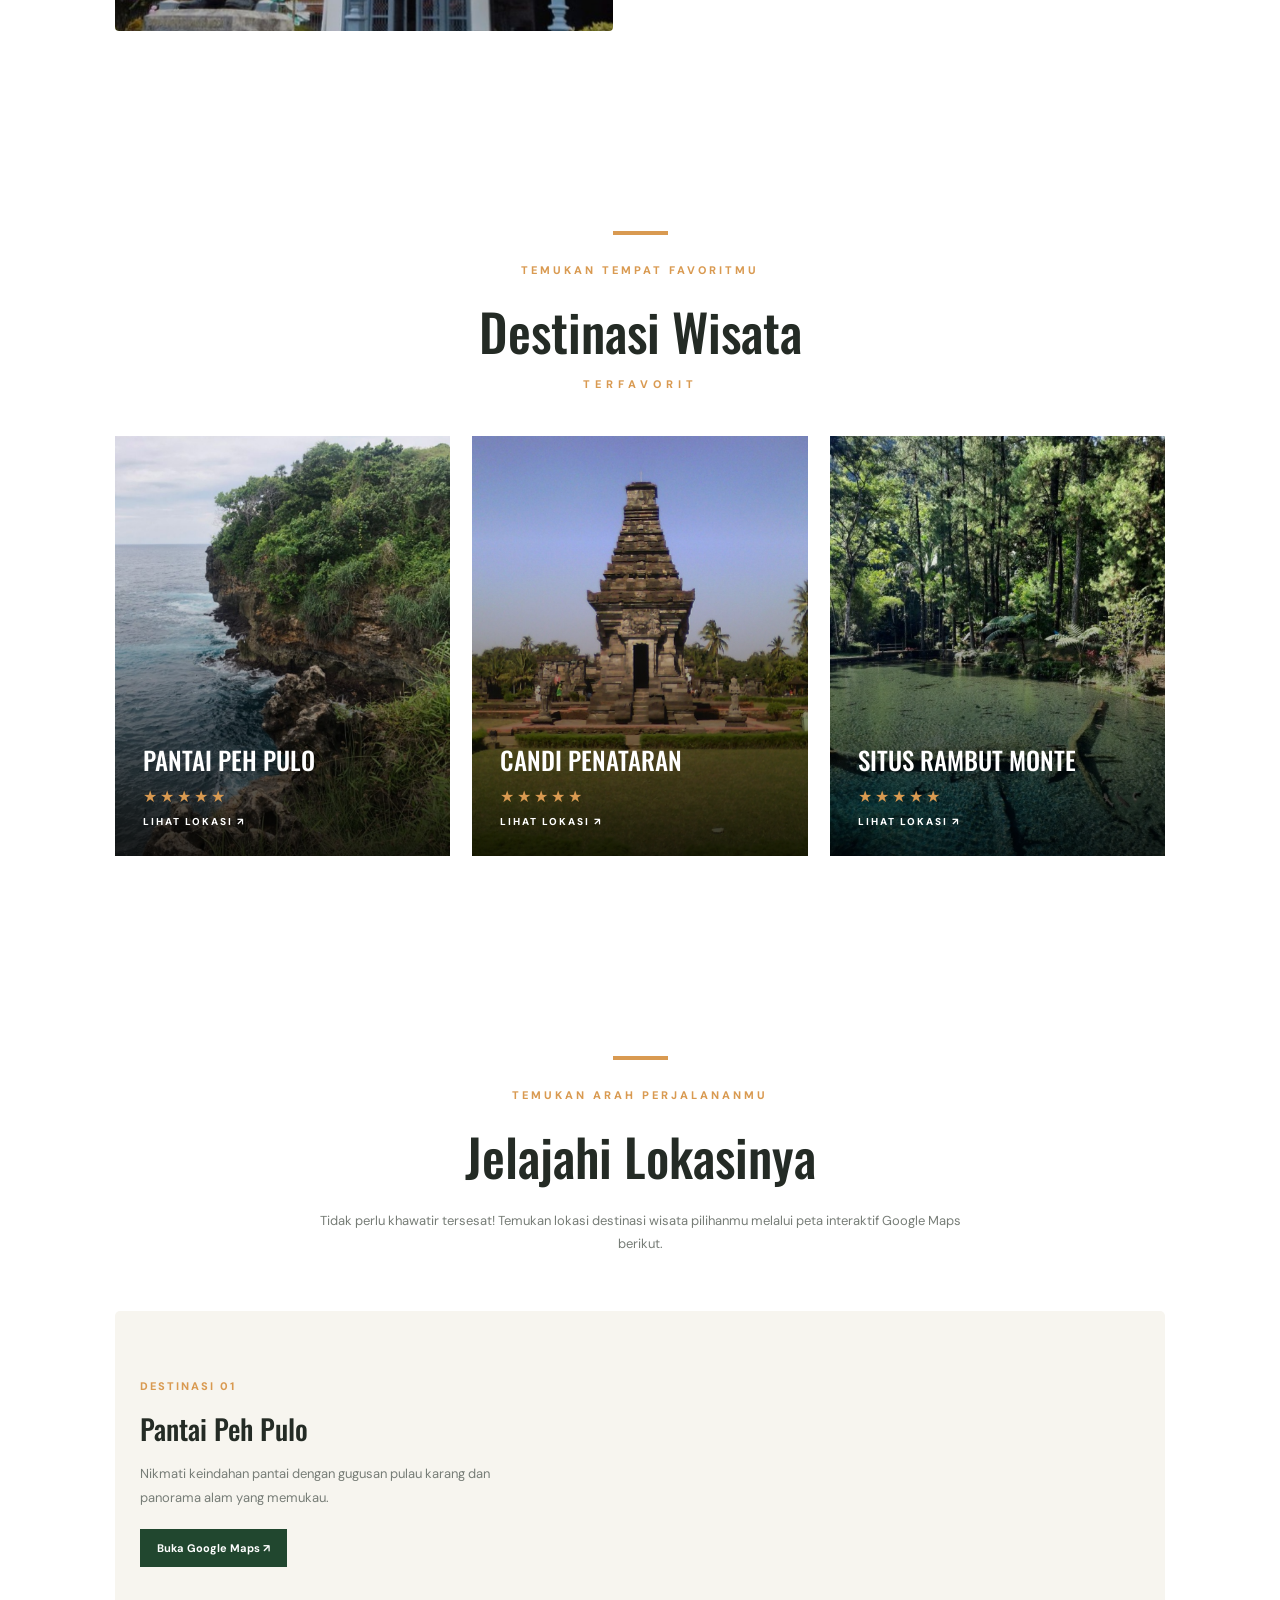
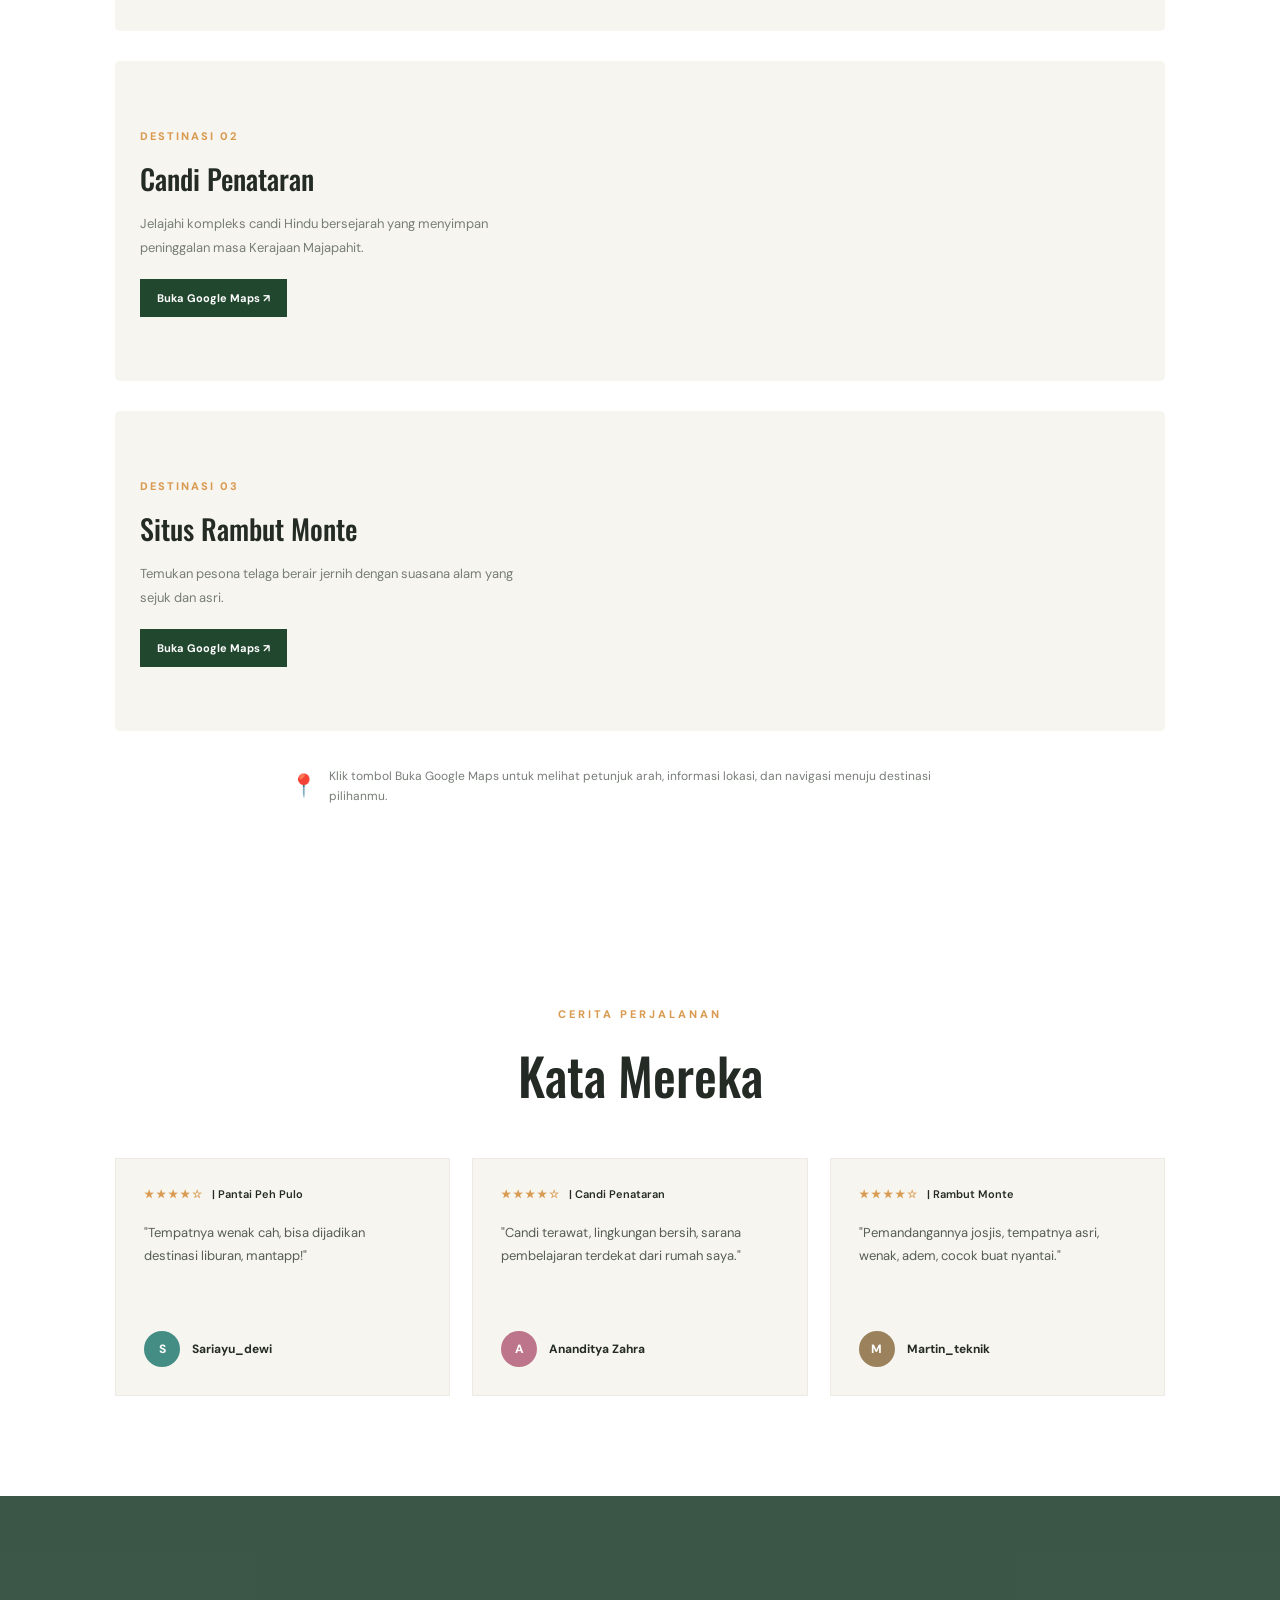
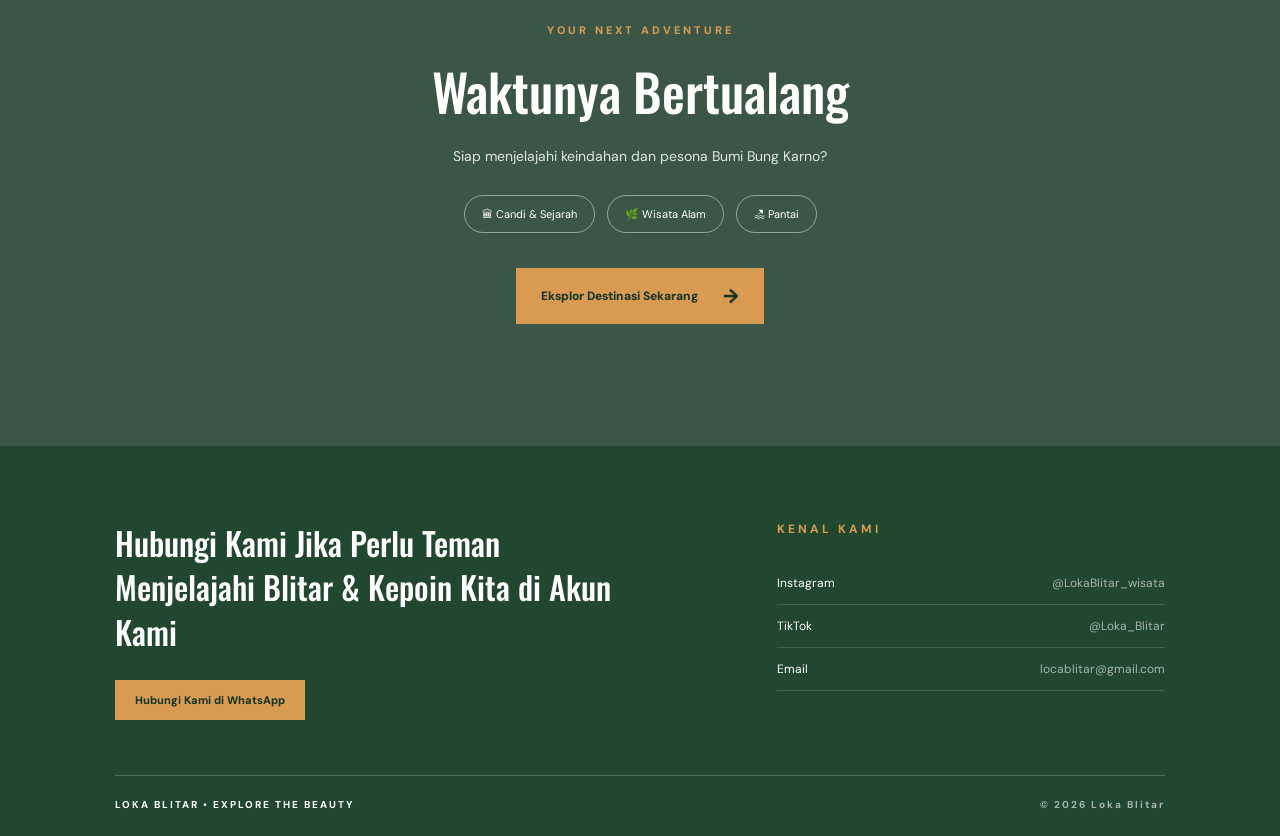
==== commit 2c8acc2c: "memperbarui teks deskripsi tempat wisata" ====
--- a/index.html
+++ b/index.html
@@ -5,15 +5,12 @@
     <meta charset="UTF-8">
     <meta name="viewport" content="width=device-width, initial-scale=1.0">
     <meta name="theme-color" content="#21472f">
-
-    <meta name="description" content="Loka Blitar - Jelajahi wisata sejarah, alam, budaya, dan kuliner Kota Blitar.">
+    <meta name="description" content="Loka Blitar - Jelajahi wisata sejarah, alam, budaya, dan kuliner Blitar.">
 
     <title>Loka Blitar — Kota Bersejarah yang Penuh Pesona</title>
 
-    <!-- CSS -->
     <link rel="stylesheet" href="style.css">
 
-    <!-- GOOGLE FONTS -->
     <link rel="preconnect" href="https://fonts.googleapis.com">
     <link rel="preconnect" href="https://fonts.gstatic.com" crossorigin>
 
@@ -22,842 +19,627 @@
 
 <body>
 
-    <!-- =================================
-         HERO SECTION
-    ================================== -->
-
-    <header class="hero" id="beranda">
-
-        <div class="hero-parallax">
-            <img
-                class="hero-reference"
-                src="assets/bungkarno-hero.jpeg"
-                alt="Destinasi bersejarah Bung Karno"
-            >
+<!-- =================================
+     HERO / BERANDA
+================================== -->
+
+<header class="hero" id="beranda" data-interval="5000">
+
+    <!-- GAMBAR HERO
+         Untuk mengganti gambar, ubah src di bawah.
+         Untuk menambah gambar, salin satu elemen img.
+    -->
+
+    <div class="hero-slider">
+
+        <img
+            class="hero-image active"
+            src="assets/bungkarno-hero.jpeg"
+            alt="Makam Bung Karno"
+            data-label="EXPLORE THE BEAUTY OF BLITAR"
+            data-title="BLITAR PUNYA LEBIH BANYAK CERITA DARI YANG KAMU KIRA"
+            data-description="Kota Blitar, Kota Bersejarah yang Penuh Pesona"
+        >
+
+        <img
+            class="hero-image"
+            src="assets/stasiun -dalam.jfif"
+            alt="Stasiun Blitar"
+            data-label="DISCOVER THE HISTORY"
+            data-title="MENELUSURI JEJAK SEJARAH SANG PROKLAMATOR"
+            data-description="Titik Awal Penjelajahan Jejak Sang Proklamator."
+        >
+
+        <img
+            class="hero-image"
+            src="assets/museum-peta.jfif"
+            alt="Museum Peta"
+            data-label="EDUCATIONAL TOURISM"
+            data-title="JEJAK PERJUANGAN PETA"
+            data-description="Saksi Bisu Perjuangan PETA di Blitar."
+        >
+
+        <img
+            class="hero-image"
+            src="assets/pantai pehpulo.jpeg"
+            alt="Pantai Peh Pulo"
+            data-label="EXPERIENCE THE NATURE"
+            data-title="TEMUKAN PESONA ALAM BLITAR YANG MEMIKAT"
+            data-description="Nikmati panorama pantai dan keindahan alam yang menenangkan."
+        >
+
+        <img
+            class="hero-image"
+            src="assets/gn-buthak.jfif"
+            alt="Gunung Buthak"
+            data-label="FIND YOUR ADVENTURE"
+            data-title="ADA BANYAK KEINDAHAN YANG MENUNGGU UNTUK DIJELAJAHI"
+            data-description="Temukan pengalaman perjalanan yang berkesan di Blitar."
+        >
+
+    </div>
+
+    <div class="hero-shade"></div>
+
+    <a class="hero-logo-hotspot" href="#beranda" aria-label="Loka Blitar"></a>
+
+    <!-- NAVIGASI -->
+
+    <nav class="hero-nav">
+        <a href="#keunggulan">Keunggulan</a>
+        <a href="#destinasi">Destinasi</a>
+        <a href="#peta">Peta</a>
+        <a href="#pesanan">Jelajahi</a>
+    </nav>
+
+    <!-- JUDUL HERO -->
+
+    <div class="hero-copy">
+
+        <span class="hero-label">
+            EXPLORE THE BEAUTY OF BLITAR
+        </span>
+
+        <h1>
+            BLITAR PUNYA LEBIH BANYAK CERITA DARI YANG KAMU KIRA
+        </h1>
+
+        <p>
+            Kota Blitar, Kota Bersejarah yang Penuh Pesona
+        </p>
+
+        <a href="#destinasi" class="hero-button">
+            Mulai Jelajahi <span>→</span>
+        </a>
+
+    </div>
+
+    <!-- KONTROL SLIDER -->
+
+    <div class="hero-slider-controls">
+
+        <button class="hero-arrow hero-prev" type="button" aria-label="Gambar sebelumnya">
+            &#10094;
+        </button>
+
+        <div class="hero-slider-dots"></div>
+
+        <button class="hero-arrow hero-next" type="button" aria-label="Gambar berikutnya">
+            &#10095;
+        </button>
+
+    </div>
+
+    <div class="hero-bottom">
+        <span>LOKA BLITAR</span>
+        <span>DISCOVER • EXPLORE • EXPERIENCE</span>
+    </div>
+
+</header>
+
+
+<main>
+
+<!-- =================================
+     STORY SECTION
+================================== -->
+
+<section class="story section-green" id="keunggulan">
+
+    <div class="story-parallax">
+        <img src="assets/istana gebang.jpeg" alt="Istana Gebang">
+    </div>
+
+    <div class="story-overlay"></div>
+
+    <div class="story-content">
+
+        <div class="story-heading">
+
+            <span class="section-tag">MENGENAL LEBIH DEKAT</span>
+
+            <h2>Cerita Blitar Kita</h2>
+
         </div>
 
-        <div class="hero-shade"></div>
-
-        <a
-            class="hero-logo-hotspot"
-            href="#beranda"
-            aria-label="Loka Blitar - Beranda">
+        <div class="story-copy">
+
+            <p>
+                Kota Blitar merupakan salah satu kota di Provinsi Jawa Timur, Indonesia, yang dikenal sebagai tempat kelahiran sekaligus peristirahatan terakhir Presiden pertama Republik Indonesia, Ir. Soekarno. Kota ini memiliki nilai sejarah yang tinggi, suasana yang nyaman, serta beragam destinasi wisata yang menarik untuk dikunjungi.
+            </p>
+
+            <p>
+                Selain terkenal dengan wisata sejarahnya, Blitar juga memiliki wisata alam, wisata budaya, dan kuliner khas yang menggugah selera. Beberapa destinasi populer di Blitar antara lain Makam Bung Karno, Istana Gebang, dan Taman Pecut.
+            </p>
+
+            <p>
+                Dengan kekayaan sejarah, budaya, dan potensi wisatanya, Blitar menjadi destinasi yang cocok untuk wisata edukasi maupun rekreasi. Setiap sudutnya menawarkan pengalaman perjalanan yang menyenangkan sekaligus memberikan pengetahuan dan kesan mendalam.
+            </p>
+
+            <p>
+                Yuk, jelajahi Blitar! Temukan keindahan wisatanya, kenali sejarahnya, nikmati kuliner khasnya, dan rasakan keramahan masyarakatnya. Jadikan Blitar sebagai tujuan perjalananmu berikutnya dan ciptakan pengalaman berkesan di Kota Proklamator.
+            </p>
+
+        </div>
+
+    </div>
+
+</section>
+
+
+<!-- =================================
+     WISATA IKONIK
+================================== -->
+
+<section class="iconic section-white">
+
+    <div class="section-rule"></div>
+
+    <span class="section-tag">WARISAN DAN IDENTITAS KOTA</span>
+
+    <h2>Wisata Ikonik Blitar</h2>
+
+    <div class="iconic-list">
+
+        <article class="iconic-row reveal">
+
+            <img src="assets/bungkarno-hero.jpeg" alt="Makam Bung Karno" loading="lazy">
+
+            <div class="iconic-text">
+
+                <span class="eyebrow">WISATA SEJARAH</span>
+
+                <h3>MAKAM BUNG KARNO</h3>
+
+                <p>
+                    Makam Bung Karno di Kota Blitar, Jawa Timur, merupakan destinasi wisata sejarah yang menjadi peristirahatan terakhir Presiden pertama RI, Ir. Soekarno. Kompleks ini memiliki arsitektur joglo khas Jawa yang tenang, serta dilengkapi fasilitas perpustakaan dan museum.
+                </p>
+
+                <p>
+                    Selain sebagai tempat ziarah, makam ini berfungsi sebagai sarana edukasi untuk mengenal sejarah bangsa dan menumbuhkan semangat nasionalisme.
+                </p>
+
+            </div>
+
+        </article>
+
+
+        <article class="iconic-row reverse reveal">
+
+            <img src="assets/WhatsApp Image 2026-10-27 at 10.50.47 AM (5).jpeg" alt="Taman Pecut Blitar" loading="lazy">
+
+            <div class="iconic-text">
+
+                <span class="eyebrow">RUANG TERBUKA PUBLIK</span>
+
+                <h3>TAMAN PECUT</h3>
+
+                <p>
+                    Taman Pecut merupakan ruang terbuka publik yang menjadi daya tarik wisata ikonik di pusat Kota Blitar. Taman ini terkenal dengan patung penunggang kuda yang mengayunkan pecut sebagai ciri khasnya.
+                </p>
+
+                <p>
+                    Tempat ini menyediakan area yang nyaman untuk bersantai, berjalan-jalan, berkumpul bersama keluarga atau teman, dan berfoto.
+                </p>
+
+            </div>
+
+        </article>
+
+
+        <article class="iconic-row reveal">
+
+            <img src="assets/istana gebang.jpeg" alt="Istana Gebang" loading="lazy">
+
+            <div class="iconic-text">
+
+                <span class="eyebrow">WISATA BUDAYA</span>
+
+                <h3>ISTANA GEBANG</h3>
+
+                <p>
+                    Istana Gebang di Kota Blitar merupakan rumah masa kecil Ir. Soekarno yang bergaya kolonial. Tempat ini menyimpan berbagai benda peninggalan dan foto bersejarah yang menggambarkan kehidupan awal sang Proklamator.
+                </p>
+
+                <p>
+                    Bangunan ini menjadi sarana edukasi bagi pelajar dan wisatawan untuk mengenal perjalanan hidup Bung Karno serta sejarah perjuangan bangsa.
+                </p>
+
+            </div>
+
+        </article>
+
+    </div>
+
+</section>
+
+
+<!-- =================================
+     DESTINATION SECTION
+================================== -->
+
+<section class="destinations section-white" id="destinasi">
+
+    <div class="section-rule"></div>
+
+    <span class="section-tag centered">TEMUKAN TEMPAT FAVORITMU</span>
+
+    <h2>Destinasi Wisata</h2>
+
+    <p class="section-subtitle">TERFAVORIT</p>
+
+    <div class="destination-grid">
+
+        <a class="destination-card" href="#peta">
+
+            <img src="assets/pantai pehpulo.jpeg" alt="Pantai Peh Pulo" loading="lazy">
+
+            <div class="destination-overlay">
+                <h3>PANTAI PEH PULO</h3>
+                <span>★★★★★</span>
+                <small>LIHAT LOKASI ↗</small>
+            </div>
+
         </a>
 
-        <!-- NAVIGASI -->
-
-        <nav class="hero-nav" aria-label="Navigasi utama">
-
-            <a href="#keunggulan">Keunggulan</a>
-
-            <a href="#destinasi">Destinasi</a>
-
-            <a href="#peta">Peta</a>
-
-            <a href="#pesanan">Jelajahi</a>
-
-        </nav>
-
-
-        <!-- JUDUL HERO -->
-
-        <div class="hero-copy">
-
-            <span class="hero-label">
-                EXPLORE THE BEAUTY OF BLITAR
-            </span>
-
-            <h1>
-                BLITAR PUNYA LEBIH BANYAK CERITA DARI YANG KAMU KIRA
-            </h1>
+
+        <a class="destination-card" href="#peta">
+
+            <img src="assets/candi penataran.jpeg" alt="Candi Penataran" loading="lazy">
+
+            <div class="destination-overlay">
+                <h3>CANDI PENATARAN</h3>
+                <span>★★★★★</span>
+                <small>LIHAT LOKASI ↗</small>
+            </div>
+
+        </a>
+
+
+        <a class="destination-card" href="#peta">
+
+            <img src="assets/rambut monte.jpeg" alt="Situs Rambut Monte" loading="lazy">
+
+            <div class="destination-overlay">
+                <h3>SITUS RAMBUT MONTE</h3>
+                <span>★★★★★</span>
+                <small>LIHAT LOKASI ↗</small>
+            </div>
+
+        </a>
+
+    </div>
+
+</section>
+
+
+<!-- =================================
+     GOOGLE MAPS
+================================== -->
+
+<section class="maps-section section-white" id="peta">
+
+    <div class="section-rule"></div>
+
+    <span class="section-tag centered">TEMUKAN ARAH PERJALANANMU</span>
+
+    <h2>Jelajahi Lokasinya</h2>
+
+    <p class="maps-intro">
+        Tidak perlu khawatir tersesat! Temukan lokasi destinasi wisata pilihanmu melalui peta interaktif Google Maps berikut.
+    </p>
+
+    <div class="map-list">
+
+        <article class="map-card reveal">
+
+            <div class="map-info">
+
+                <span class="map-number">DESTINASI 01</span>
+
+                <h3>Pantai Peh Pulo</h3>
+
+                <p>
+                    Nikmati keindahan pantai dengan gugusan pulau karang dan panorama alam yang memukau.
+                </p>
+
+                <a class="map-button" href="https://www.google.com/maps/search/?api=1&query=Pantai+Peh+Pulo+Blitar" target="_blank" rel="noopener noreferrer">
+                    Buka Google Maps ↗
+                </a>
+
+            </div>
+
+            <div class="map-frame">
+
+                <iframe
+                    src="https://www.google.com/maps?q=Pantai+Peh+Pulo+Blitar&output=embed"
+                    title="Peta Pantai Peh Pulo"
+                    loading="lazy"
+                    allowfullscreen>
+                </iframe>
+
+            </div>
+
+        </article>
+
+
+        <article class="map-card reveal">
+
+            <div class="map-info">
+
+                <span class="map-number">DESTINASI 02</span>
+
+                <h3>Candi Penataran</h3>
+
+                <p>
+                    Jelajahi kompleks candi Hindu bersejarah yang menyimpan peninggalan masa Kerajaan Majapahit.
+                </p>
+
+                <a class="map-button" href="https://www.google.com/maps/search/?api=1&query=Candi+Penataran+Blitar" target="_blank" rel="noopener noreferrer">
+                    Buka Google Maps ↗
+                </a>
+
+            </div>
+
+            <div class="map-frame">
+
+                <iframe
+                    src="https://www.google.com/maps?q=Candi+Penataran+Blitar&output=embed"
+                    title="Peta Candi Penataran"
+                    loading="lazy"
+                    allowfullscreen>
+                </iframe>
+
+            </div>
+
+        </article>
+
+
+        <article class="map-card reveal">
+
+            <div class="map-info">
+
+                <span class="map-number">DESTINASI 03</span>
+
+                <h3>Situs Rambut Monte</h3>
+
+                <p>
+                    Temukan pesona telaga berair jernih dengan suasana alam yang sejuk dan asri.
+                </p>
+
+                <a class="map-button" href="https://www.google.com/maps/search/?api=1&query=Situs+Rambut+Monte+Blitar" target="_blank" rel="noopener noreferrer">
+                    Buka Google Maps ↗
+                </a>
+
+            </div>
+
+            <div class="map-frame">
+
+                <iframe
+                    src="https://www.google.com/maps?q=Situs+Rambut+Monte+Blitar&output=embed"
+                    title="Peta Situs Rambut Monte"
+                    loading="lazy"
+                    allowfullscreen>
+                </iframe>
+
+            </div>
+
+        </article>
+
+    </div>
+
+    <div class="maps-note">
+        <span>📍</span>
+        <p>
+            Klik tombol Buka Google Maps untuk melihat petunjuk arah, informasi lokasi, dan navigasi menuju destinasi pilihanmu.
+        </p>
+    </div>
+
+</section>
+
+
+<!-- =================================
+     REVIEW SECTION
+================================== -->
+
+<section class="reviews section-white">
+
+    <span class="section-tag centered">CERITA PERJALANAN</span>
+
+    <h2>Kata Mereka</h2>
+
+    <div class="review-grid">
+
+        <article class="review-card reveal">
+
+            <div class="review-top">
+                <span class="stars">★★★★☆</span>
+                <span>| Pantai Peh Pulo</span>
+            </div>
 
             <p>
-                Kota Blitar, Kota Bersejarah yang Penuh Pesona
+                "Tempatnya wenak cah, bisa dijadikan destinasi liburan, mantapp!"
             </p>
 
-            <a href="#destinasi" class="hero-button">
-                Mulai Jelajahi
-                <span>→</span>
+            <div class="review-user">
+                <span class="avatar teal">S</span>
+                <span>Sariayu_dewi</span>
+            </div>
+
+        </article>
+
+
+        <article class="review-card reveal">
+
+            <div class="review-top">
+                <span class="stars">★★★★☆</span>
+                <span>| Candi Penataran</span>
+            </div>
+
+            <p>
+                "Candi terawat, lingkungan bersih, sarana pembelajaran terdekat dari rumah saya."
+            </p>
+
+            <div class="review-user">
+                <span class="avatar pink">A</span>
+                <span>Ananditya Zahra</span>
+            </div>
+
+        </article>
+
+
+        <article class="review-card reveal">
+
+            <div class="review-top">
+                <span class="stars">★★★★☆</span>
+                <span>| Rambut Monte</span>
+            </div>
+
+            <p>
+                "Pemandangannya josjis, tempatnya asri, wenak, adem, cocok buat nyantai."
+            </p>
+
+            <div class="review-user">
+                <span class="avatar photo">M</span>
+                <span>Martin_teknik</span>
+            </div>
+
+        </article>
+
+    </div>
+
+</section>
+
+
+<!-- =================================
+     CALL TO ACTION
+================================== -->
+
+<section class="cta" id="pesanan">
+
+    <div class="cta-parallax">
+        <img src="assets/footer penataran.jpeg" alt="Candi Penataran">
+    </div>
+
+    <div class="cta-overlay"></div>
+
+    <div class="cta-content">
+
+        <span class="section-tag">YOUR NEXT ADVENTURE</span>
+
+        <h2>Waktunya Bertualang</h2>
+
+        <p>
+            Siap menjelajahi keindahan dan pesona Bumi Bung Karno?
+        </p>
+
+        <div class="pills">
+
+            <a href="#peta">🏛 Candi &amp; Sejarah</a>
+
+            <a href="#peta">🌿 Wisata Alam</a>
+
+            <a href="#peta">🏖 Pantai</a>
+
+        </div>
+
+        <a href="#destinasi" class="button">
+            Eksplor Destinasi Sekarang <span>→</span>
+        </a>
+
+    </div>
+
+</section>
+
+</main>
+
+
+<!-- =================================
+     FOOTER
+================================== -->
+
+<footer class="footer section-green">
+
+    <div class="footer-main">
+
+        <div class="footer-callout">
+
+            <h2>
+                Hubungi Kami Jika Perlu Teman Menjelajahi Blitar &amp; Kepoin Kita di Akun Kami
+            </h2>
+
+            <a class="whatsapp" href="https://wa.me/" target="_blank" rel="noopener noreferrer">
+                Hubungi Kami di WhatsApp
             </a>
 
         </div>
 
-<!-- HERO SLIDER CONTROLS -->
-<div class="hero-slider-controls">
-
-    <button
-        type="button"
-        class="hero-arrow hero-prev"
-        aria-label="Gambar sebelumnya"
-    >
-        &#10094;
-    </button>
-
-    <div
-        class="hero-slider-dots"
-        aria-label="Pilih gambar hero"
-    ></div>
-
-    <button
-        type="button"
-        class="hero-arrow hero-next"
-        aria-label="Gambar berikutnya"
-    >
-        &#10095;
-    </button>
-
-</div>
-
-        <!-- INFORMASI BAWAH HERO -->
-
-        <div class="hero-bottom">
-
-            <span>LOKA BLITAR</span>
-
-            <span>DISCOVER • EXPLORE • EXPERIENCE</span>
+
+        <div class="footer-links">
+
+            <h3>KENAL KAMI</h3>
+
+            <a href="https://instagram.com/" target="_blank" rel="noopener noreferrer">
+                Instagram
+                <span>@LokaBlitar_wisata</span>
+            </a>
+
+            <a href="https://tiktok.com/" target="_blank" rel="noopener noreferrer">
+                TikTok
+                <span>@Loka_Blitar</span>
+            </a>
+
+            <a href="mailto:locablitar@gmail.com">
+                Email
+                <span>locablitar@gmail.com</span>
+            </a>
 
         </div>
 
-    </header>
-
-
-    <!-- =================================
-         MAIN CONTENT
-    ================================== -->
-
-    <main>
-
-
-        <!-- =================================
-             STORY SECTION
-        ================================== -->
-
-        <section class="story section-green" id="keunggulan">
-
-            <div class="story-parallax">
-
-                <img
-                    src="assets/istana gebang.jpeg"
-                    alt=""
-                    aria-hidden="true"
-                >
-
-            </div>
-
-            <div class="story-overlay"></div>
-
-            <div class="story-content">
-
-                <div class="story-heading">
-
-                    <span class="section-tag">
-                        MENGENAL LEBIH DEKAT
-                    </span>
-
-                    <h2>Cerita Blitar Kita</h2>
-
-                </div>
-
-
-                <div class="story-copy">
-
-                    <p>
-                        Kota Blitar merupakan salah satu kota di Provinsi Jawa Timur, Indonesia, yang dikenal sebagai tempat kelahiran sekaligus peristirahatan terakhir Presiden pertama Republik Indonesia, Ir. Soekarno. Kota ini memiliki nilai sejarah yang tinggi, suasana yang nyaman, serta beragam destinasi wisata yang menarik untuk dikunjungi.
-                    </p>
-
-                    <p>
-                        Selain terkenal dengan wisata sejarahnya, Blitar juga memiliki wisata alam, wisata budaya, dan kuliner khas yang menggugah selera. Beberapa destinasi populer di Blitar antara lain Makam Bung Karno, Istana Gebang, dan Taman Pecut. Pengunjung dapat mengenal lebih dekat sejarah perjuangan bangsa sekaligus menikmati keindahan kota dan keramahan masyarakat setempat.
-                    </p>
-
-                    <p>
-                        Dengan kekayaan sejarah, budaya, dan potensi wisatanya, Blitar menjadi destinasi yang cocok untuk wisata edukasi maupun rekreasi. Setiap sudutnya menawarkan pengalaman perjalanan yang menyenangkan sekaligus memberikan pengetahuan dan kesan mendalam.
-                    </p>
-
-                    <p>
-                        Yuk, jelajahi Blitar! Temukan keindahan wisatanya, kenali sejarahnya, nikmati kuliner khasnya, dan rasakan keramahan masyarakatnya. Jadikan Blitar sebagai tujuan perjalananmu berikutnya dan ciptakan pengalaman berkesan di Kota Proklamator. Blitar menantimu untuk dijelajahi!
-                    </p>
-
-                </div>
-
-            </div>
-
-        </section>
-
-
-        <!-- =================================
-             WISATA IKONIK
-        ================================== -->
-
-        <section class="iconic section-white">
-
-            <div class="section-rule"></div>
-
-            <span class="section-tag">
-                WARISAN DAN IDENTITAS KOTA
-            </span>
-
-            <h2>Wisata Ikonik Blitar</h2>
-
-
-            <div class="iconic-list">
-
-
-                <!-- MAKAM BUNG KARNO -->
-
-                <article class="iconic-row reveal">
-
-                    <img
-                        src="assets/bungkarno-hero.jpeg"
-                        alt="Makam Bung Karno"
-                        loading="lazy"
-                    >
-
-                    <div class="iconic-text">
-
-                        <span class="eyebrow">
-                            WISATA SEJARAH
-                        </span>
-
-                        <h3>MAKAM BUNG KARNO</h3>
-
-                        <p>
-                            Makam Bung Karno di Kota Blitar, Jawa Timur, merupakan destinasi wisata sejarah yang menjadi peristirahatan terakhir Presiden pertama RI, Ir. Soekarno. Kompleks ini memiliki arsitektur joglo khas Jawa yang tenang, serta dilengkapi fasilitas perpustakaan dan museum untuk mempelajari perjalanan hidup dan perjuangan sang Proklamator.
-                        </p>
-
-                        <p>
-                            Selain sebagai tempat ziarah, makam ini berfungsi sebagai sarana edukasi untuk mengenal sejarah bangsa dan menumbuhkan semangat nasionalisme. Mengunjungi destinasi ini memberikan pengalaman berharga dalam menghargai jasa-jasa pahlawan kemerdekaan Indonesia.
-                        </p>
-
-                    </div>
-
-                </article>
-
-
-                <!-- TAMAN PECUT -->
-
-                <article class="iconic-row reverse reveal">
-
-                    <img
-                        src="assets/WhatsApp Image 2026-10-27 at 10.50.47 AM (5).jpeg"
-                        alt="Taman Pecut Blitar"
-                        loading="lazy"
-                    >
-
-                    <div class="iconic-text">
-
-                        <span class="eyebrow">
-                            RUANG TERBUKA PUBLIK
-                        </span>
-
-                        <h3>TAMAN PECUT</h3>
-
-                        <p>
-                            Taman Pecut merupakan ruang terbuka publik yang menjadi daya tarik wisata ikonik di pusat Kota Blitar, Jawa Timur. Taman ini terkenal dengan patung penunggang kuda yang mengayunkan pecut sebagai ciri khasnya, serta menawarkan lokasi yang strategis dan mudah dijangkau oleh wisatawan.
-                        </p>
-
-                        <p>
-                            Selain memperindah suasana kota, taman ini menyediakan area yang nyaman untuk bersantai, berjalan-jalan, berkumpul bersama keluarga atau teman, dan berfoto. Tempat ini menjadi pilihan rekreasi tengah kota yang praktis bagi pengunjung yang ingin menikmati suasana santai tanpa perlu bepergian jauh.
-                        </p>
-
-                    </div>
-
-                </article>
-
-
-                <!-- ISTANA GEBANG -->
-
-                <article class="iconic-row reveal">
-
-                    <img
-                        src="assets/istana gebang.jpeg"
-                        alt="Istana Gebang"
-                        loading="lazy"
-                    >
-
-                    <div class="iconic-text">
-
-                        <span class="eyebrow">
-                            WISATA BUDAYA
-                        </span>
-
-                        <h3>ISTANA GEBANG</h3>
-
-                        <p>
-                            Istana Gebang di Kota Blitar merupakan rumah masa kecil Ir. Soekarno yang bergaya kolonial. Tempat ini menyimpan berbagai benda peninggalan dan foto bersejarah yang menggambarkan kehidupan awal sang Proklamator.
-                        </p>
-
-                        <p>
-                            Selain menjadi destinasi wisata sejarah, bangunan ini berfungsi sebagai sarana edukasi bagi pelajar dan wisatawan untuk mengenal perjalanan hidup Bung Karno serta sejarah perjuangan bangsa.
-                        </p>
-
-                    </div>
-
-                </article>
-
-            </div>
-
-        </section>
-
-
-
-        <!-- =================================
-             DESTINATION SECTION
-        ================================== -->
-
-        <section class="destinations section-white" id="destinasi">
-
-            <div class="section-rule"></div>
-
-            <span class="section-tag centered">
-                TEMUKAN TEMPAT FAVORITMU
-            </span>
-
-            <h2>Destinasi Wisata</h2>
-
-            <p class="section-subtitle">
-                TERFAVORIT
-            </p>
-
-
-            <div class="destination-grid">
-
-
-                <!-- PANTAI PEH PULO -->
-
-                <a
-                    class="destination-card"
-                    href="#peta"
-                    aria-label="Lihat lokasi Pantai Peh Pulo"
-                >
-
-                    <img
-                        src="assets/pantai pehpulo.jpeg"
-                        alt="Pantai Peh Pulo"
-                        loading="lazy"
-                    >
-
-                    <div class="destination-overlay">
-
-                        <h3>PANTAI PEH PULO</h3>
-
-                        <span>★★★★★</span>
-
-                        <small>LIHAT LOKASI ↗</small>
-
-                    </div>
-
-                </a>
-
-
-                <!-- CANDI PENATARAN -->
-
-                <a
-                    class="destination-card"
-                    href="#peta"
-                    aria-label="Lihat lokasi Candi Penataran"
-                >
-
-                    <img
-                        src="assets/candi penataran.jpeg"
-                        alt="Candi Penataran"
-                        loading="lazy"
-                    >
-
-                    <div class="destination-overlay">
-
-                        <h3>CANDI PENATARAN</h3>
-
-                        <span>★★★★★</span>
-
-                        <small>LIHAT LOKASI ↗</small>
-
-                    </div>
-
-                </a>
-
-
-                <!-- RAMBUT MONTE -->
-
-                <a
-                    class="destination-card"
-                    href="#peta"
-                    aria-label="Lihat lokasi Situs Rambut Monte"
-                >
-
-                    <img
-                        src="assets/rambut monte.jpeg"
-                        alt="Situs Rambut Monte"
-                        loading="lazy"
-                    >
-
-                    <div class="destination-overlay">
-
-                        <h3>SITUS RAMBUT MONTE</h3>
-
-                        <span>★★★★★</span>
-
-                        <small>LIHAT LOKASI ↗</small>
-
-                    </div>
-
-                </a>
-
-            </div>
-
-        </section>
-
-
-
-        <!-- =================================
-             GOOGLE MAPS SECTION
-        ================================== -->
-
-        <section class="maps-section section-white" id="peta">
-
-            <div class="section-rule"></div>
-
-            <span class="section-tag centered">
-                TEMUKAN ARAH PERJALANANMU
-            </span>
-
-            <h2>Jelajahi Lokasinya</h2>
-
-            <p class="maps-intro">
-                Tidak perlu khawatir tersesat! Temukan lokasi destinasi wisata pilihanmu melalui peta interaktif Google Maps berikut.
-            </p>
-
-
-            <div class="map-list">
-
-
-                <!-- MAP PANTAI PEH PULO -->
-
-                <article class="map-card reveal">
-
-                    <div class="map-info">
-
-                        <span class="map-number">
-                            DESTINASI 01
-                        </span>
-
-                        <h3>Pantai Peh Pulo</h3>
-
-                        <p>
-                            Nikmati keindahan pantai dengan gugusan pulau karang dan panorama alam yang memukau.
-                        </p>
-
-                        <a
-                            class="map-button"
-                            href="https://www.google.com/maps/search/?api=1&query=Pantai+Peh+Pulo+Blitar"
-                            target="_blank"
-                            rel="noopener noreferrer"
-                        >
-                            Buka Google Maps ↗
-                        </a>
-
-                    </div>
-
-
-                    <div class="map-frame">
-
-                        <iframe
-                            src="https://www.google.com/maps?q=Pantai+Peh+Pulo+Blitar&output=embed"
-                            title="Peta Pantai Peh Pulo Blitar"
-                            loading="lazy"
-                            referrerpolicy="no-referrer-when-downgrade"
-                            allowfullscreen>
-                        </iframe>
-
-                    </div>
-
-                </article>
-
-
-
-                <!-- MAP CANDI PENATARAN -->
-
-                <article class="map-card reveal">
-
-                    <div class="map-info">
-
-                        <span class="map-number">
-                            DESTINASI 02
-                        </span>
-
-                        <h3>Candi Penataran</h3>
-
-                        <p>
-                            Jelajahi kompleks candi Hindu bersejarah yang menyimpan peninggalan masa Kerajaan Majapahit.
-                        </p>
-
-                        <a
-                            class="map-button"
-                            href="https://www.google.com/maps/search/?api=1&query=Candi+Penataran+Blitar"
-                            target="_blank"
-                            rel="noopener noreferrer"
-                        >
-                            Buka Google Maps ↗
-                        </a>
-
-                    </div>
-
-
-                    <div class="map-frame">
-
-                        <iframe
-                            src="https://www.google.com/maps?q=Candi+Penataran+Blitar&output=embed"
-                            title="Peta Candi Penataran Blitar"
-                            loading="lazy"
-                            referrerpolicy="no-referrer-when-downgrade"
-                            allowfullscreen>
-                        </iframe>
-
-                    </div>
-
-                </article>
-
-
-
-                <!-- MAP RAMBUT MONTE -->
-
-                <article class="map-card reveal">
-
-                    <div class="map-info">
-
-                        <span class="map-number">
-                            DESTINASI 03
-                        </span>
-
-                        <h3>Situs Rambut Monte</h3>
-
-                        <p>
-                            Temukan pesona telaga berair jernih dengan suasana alam yang sejuk dan asri.
-                        </p>
-
-                        <a
-                            class="map-button"
-                            href="https://www.google.com/maps/search/?api=1&query=Situs+Rambut+Monte+Blitar"
-                            target="_blank"
-                            rel="noopener noreferrer"
-                        >
-                            Buka Google Maps ↗
-                        </a>
-
-                    </div>
-
-
-                    <div class="map-frame">
-
-                        <iframe
-                            src="https://www.google.com/maps?q=Situs+Rambut+Monte+Blitar&output=embed"
-                            title="Peta Situs Rambut Monte Blitar"
-                            loading="lazy"
-                            referrerpolicy="no-referrer-when-downgrade"
-                            allowfullscreen>
-                        </iframe>
-
-                    </div>
-
-                </article>
-
-            </div>
-
-
-            <div class="maps-note">
-
-                <span>📍</span>
-
-                <p>
-                    Klik tombol Buka Google Maps untuk melihat petunjuk arah, informasi lokasi, dan navigasi menuju destinasi pilihanmu.
-                </p>
-
-            </div>
-
-        </section>
-
-
-
-        <!-- =================================
-             REVIEW SECTION
-        ================================== -->
-
-        <section class="reviews section-white">
-
-            <span class="section-tag centered">
-                CERITA PERJALANAN
-            </span>
-
-            <h2>Kata Mereka</h2>
-
-
-            <div class="review-grid">
-
-
-                <!-- REVIEW 1 -->
-
-                <article class="review-card reveal">
-
-                    <div class="review-top">
-
-                        <span class="stars">★★★★☆</span>
-
-                        <span>| Pantai Peh Pulo</span>
-
-                    </div>
-
-                    <p>
-                        "Tempat nya wenak cah, bisa dijadikan destinasi liburan, mantapp 👍👍"
-                    </p>
-
-                    <div class="review-user">
-
-                        <span class="avatar teal">S</span>
-
-                        <span>Sariayu_dewi</span>
-
-                    </div>
-
-                </article>
-
-
-
-                <!-- REVIEW 2 -->
-
-                <article class="review-card reveal">
-
-                    <div class="review-top">
-
-                        <span class="stars">★★★★☆</span>
-
-                        <span>| Candi Penataran</span>
-
-                    </div>
-
-                    <p>
-                        "Candi terawat, lingkungan bersih, sarana pembelajaran terdekat dari rumah saya."
-                    </p>
-
-                    <div class="review-user">
-
-                        <span class="avatar pink">A</span>
-
-                        <span>Ananditya Zahra</span>
-
-                    </div>
-
-                </article>
-
-
-
-                <!-- REVIEW 3 -->
-
-                <article class="review-card reveal">
-
-                    <div class="review-top">
-
-                        <span class="stars">★★★★☆</span>
-
-                        <span>| Rambut Monte</span>
-
-                    </div>
-
-                    <p>
-                        "Pemandangannya josjis, tempat nya asri, wenak, ademmm, cocok buat nyantai 👌"
-                    </p>
-
-                    <div class="review-user">
-
-                        <span class="avatar photo">M</span>
-
-                        <span>Martin_teknik</span>
-
-                    </div>
-
-                </article>
-
-            </div>
-
-        </section>
-
-
-
-        <!-- =================================
-             CALL TO ACTION
-        ================================== -->
-
-        <section class="cta" id="pesanan">
-
-
-            <div class="cta-parallax">
-
-                <img
-                    src="assets/footer penataran.jpeg"
-                    alt=""
-                    aria-hidden="true"
-                    loading="lazy"
-                >
-
-            </div>
-
-            <div class="cta-overlay"></div>
-
-
-            <div class="cta-content">
-
-                <span class="section-tag">
-                    YOUR NEXT ADVENTURE
-                </span>
-
-                <h2>Waktunya Bertualang</h2>
-
-                <p>
-                    Siap menjelajahi keindahan dan pesona Bumi Bung Karno?
-                </p>
-
-
-                <div class="pills">
-
-                    <a href="#peta">
-                        🏛 Candi &amp; Sejarah
-                    </a>
-
-                    <a href="#peta">
-                        🌿 Wisata Alam
-                    </a>
-
-                    <a href="#peta">
-                        🏖 Pantai
-                    </a>
-
-                </div>
-
-
-                <a href="#destinasi" class="button">
-
-                    Eksplor Destinasi Sekarang
-
-                    <span>→</span>
-
-                </a>
-
-            </div>
-
-        </section>
-
-
-    </main>
-
-
-
-    <!-- =================================
-         FOOTER
-    ================================== -->
-
-    <footer class="footer section-green">
-
-
-        <div class="footer-main">
-
-
-            <!-- KONTAK -->
-
-            <div class="footer-callout">
-
-                <h2>
-                    Hubungi Kami Jika Perlu Teman Menjelajahi Blitar &amp; Kepoin Kita di Akun Kami
-                </h2>
-
-                <a
-                    class="whatsapp"
-                    href="https://wa.me/"
-                    target="_blank"
-                    rel="noopener noreferrer"
-                >
-                    Hubungi Kami di WhatsApp
-                </a>
-
-            </div>
-
-
-
-            <!-- SOCIAL MEDIA -->
-
-            <div class="footer-links">
-
-                <h3>KENAL KAMI</h3>
-
-
-                <a
-                    href="https://instagram.com/"
-                    target="_blank"
-                    rel="noopener noreferrer"
-                >
-                    Instagram
-
-                    <span>@LokaBlitar_wisata</span>
-                </a>
-
-
-                <a
-                    href="https://tiktok.com/"
-                    target="_blank"
-                    rel="noopener noreferrer"
-                >
-                    TikTok
-
-                    <span>@Loka_Blitar</span>
-                </a>
-
-
-                <a href="mailto:locablitar@gmail.com">
-
-                    Email
-
-                    <span>locablitar@gmail.com</span>
-
-                </a>
-
-            </div>
-
-        </div>
-
-
-
-        <div class="footer-bottom">
-
-            <span>
-                LOKA BLITAR • EXPLORE THE BEAUTY
-            </span>
-
-            <span class="copyright">
-                © 2026 Loka Blitar
-            </span>
-
-        </div>
-
-
-    </footer>
-
-
-
-    <!-- =================================
-         BACK TO TOP BUTTON
-    ================================== -->
-
-    <button
-        class="back-to-top"
-        id="backToTop"
-        aria-label="Kembali ke atas"
-        title="Kembali ke atas"
-    >
-        ↑
-    </button>
-
-
-
-    <!-- JAVASCRIPT -->
-
-    <script src="script.js" defer></script>
+    </div>
+
+
+    <div class="footer-bottom">
+
+        <span>LOKA BLITAR • EXPLORE THE BEAUTY</span>
+
+        <span class="copyright">© 2026 Loka Blitar</span>
+
+    </div>
+
+</footer>
+
+
+<!-- =================================
+     BACK TO TOP
+================================== -->
+
+<button class="back-to-top" id="backToTop" aria-label="Kembali ke atas">
+    ↑
+</button>
+
+
+<script src="script.js" defer></script>
 
 </body>
 </html>
--- a/style.css
+++ b/style.css
@@ -1,180 +1,209 @@
 
 /* =========================================
-   1. GLOBAL STYLE
-========================================= */
+   1. GLOBAL SETTINGS
+========================================= */
+
+:root {
+    --green: #21472f;
+    --green-dark: #163522;
+    --green-light: #456d50;
+    --orange: #d99a51;
+    --cream: #f7f5ef;
+    --white: #ffffff;
+    --text: #242b25;
+    --muted: #777d77;
+}
 
 * {
-    box-sizing: border-box;
     margin: 0;
     padding: 0;
-}
-
-:root {
-    --green: #21472f;
-    --dark-green: #173523;
-    --light-green: #e7eee7;
-    --orange: #e98200;
-    --ink: #202020;
-    --muted: #777;
-    --white: #ffffff;
+    box-sizing: border-box;
 }
 
 html {
     scroll-behavior: smooth;
-    scroll-padding-top: 20px;
+    scroll-padding-top: 80px;
 }
 
 body {
-    margin: 0;
-    background: #171717;
-    color: var(--ink);
-    font-family: "DM Sans", Arial, sans-serif;
-    font-size: 12px;
+    font-family: "DM Sans", sans-serif;
+    color: var(--text);
+    background: var(--white);
     overflow-x: hidden;
 }
 
-.hero,
-main,
-.footer {
-    width: min(100%, 720px);
-    margin: 0 auto;
+img {
+    display: block;
+    max-width: 100%;
+}
+
+a {
+    color: inherit;
+    text-decoration: none;
+}
+
+button {
+    font: inherit;
+}
+
+.section-white {
+    background: var(--white);
 }
 
 .section-green {
     background: var(--green);
-    color: #f5f0e7;
-}
-
-.section-white {
-    background: var(--white);
-}
-
-h2 {
-    font-family: "Oswald", Impact, sans-serif;
-    font-weight: 600;
-    letter-spacing: -.35px;
 }
 
 .section-tag {
+    display: inline-block;
+    color: var(--orange);
+    font-size: 11px;
+    font-weight: 800;
+    letter-spacing: 3px;
+    margin-bottom: 16px;
+}
+
+.centered {
     display: block;
-    font-size: 9px;
-    font-weight: 700;
-    letter-spacing: 2.5px;
-    color: var(--orange);
-    margin-bottom: 7px;
-}
-
-.centered {
     text-align: center;
 }
 
 .section-rule {
-    height: 1px;
-    background: #bdbdbd;
-    margin-bottom: 15px;
-}
-
-
-/* =========================================
-   2. HERO SECTION
+    width: 55px;
+    height: 4px;
+    background: var(--orange);
+    margin: 0 auto 28px;
+}
+
+
+/* =========================================
+   2. HERO FULL SCREEN
 ========================================= */
 
 .hero {
-    height: auto;
-    aspect-ratio: 718 / 429;
-    min-height: 340px;
     position: relative;
+    isolation: isolate;
+
+    width: 100%;
+    height: 100vh;
+    height: 100svh;
+
+    min-height: 650px;
+
     overflow: hidden;
-    isolation: isolate;
-    background: #263c30;
-}
-
-/* PARALLAX BACKGROUND */
-
-.hero-parallax {
-    position: absolute;
-    inset: -12%;
-    z-index: -2;
+    color: var(--white);
+    background: var(--green-dark);
+}
+
+/* Gambar slider */
+
+.hero-slider {
+    position: absolute;
+    inset: 0;
+    z-index: 0;
     overflow: hidden;
 }
 
-.hero-reference {
+.hero-image {
     position: absolute;
     inset: 0;
+
     width: 100%;
     height: 100%;
+
     object-fit: cover;
     object-position: center;
+
+    opacity: 0;
+    visibility: hidden;
+
     transform: scale(1.08);
-    will-change: transform;
-}
+
+    transition:
+        opacity 1.2s ease,
+        transform 5s ease,
+        visibility 1.2s ease;
+}
+
+.hero-image.active {
+    opacity: 1;
+    visibility: visible;
+    transform: scale(1);
+}
+
+/* Lapisan gelap */
 
 .hero-shade {
     position: absolute;
     inset: 0;
-    z-index: -1;
+    z-index: 1;
 
     background:
         linear-gradient(
             90deg,
-            rgba(13, 32, 22, .85),
-            rgba(13, 32, 22, .48) 58%,
-            rgba(13, 32, 22, .08)
+            rgba(10, 24, 15, 0.82) 0%,
+            rgba(10, 24, 15, 0.50) 50%,
+            rgba(10, 24, 15, 0.18) 100%
         ),
         linear-gradient(
             0deg,
-            rgba(0, 0, 0, .35),
+            rgba(0, 0, 0, 0.40),
             transparent 45%
         );
 }
 
-/* LOGO HOTSPOT */
+/* Logo hotspot */
 
 .hero-logo-hotspot {
     position: absolute;
-    top: 0;
-    left: 2%;
-    width: 15%;
-    height: 12%;
+    top: 25px;
+    left: 7%;
     z-index: 5;
-}
-
-/* NAVIGATION */
+
+    width: 140px;
+    height: 55px;
+}
+
+/* Navigasi */
 
 .hero-nav {
     position: absolute;
+    top: 35px;
+    right: 7%;
     z-index: 5;
-    right: 5%;
-    top: 7%;
 
     display: flex;
     align-items: center;
-    gap: 24px;
+    gap: 36px;
 }
 
 .hero-nav a {
-    color: #fff;
-    font-size: 10px;
+    position: relative;
+
+    color: white;
+    font-size: 13px;
     font-weight: 600;
-    text-decoration: none;
-    position: relative;
-    transition: color .3s;
+
+    transition: 0.3s;
+}
+
+.hero-nav a::after {
+    content: "";
+    position: absolute;
+
+    left: 0;
+    bottom: -7px;
+
+    width: 0;
+    height: 2px;
+
+    background: var(--orange);
+    transition: 0.3s;
 }
 
 .hero-nav a:hover,
 .hero-nav a.active {
-    color: #f3aa4b;
-}
-
-.hero-nav a::after {
-    content: "";
-    position: absolute;
-    left: 0;
-    bottom: -6px;
-    height: 2px;
-    width: 0;
-    background: var(--orange);
-    transition: width .3s;
+    color: var(--orange);
 }
 
 .hero-nav a:hover::after,
@@ -182,102 +211,165 @@
     width: 100%;
 }
 
-/* HERO TEXT */
+/* Konten hero */
 
 .hero-copy {
-    display: block;
     position: absolute;
     z-index: 3;
+
     top: 50%;
-    left: 7%;
-    transform: translateY(-45%);
-    max-width: 90%;
+    left: 9%;
+
+    transform: translateY(-50%);
+
+    width: min(760px, 82%);
+}
+
+.hero-label {
+    display: inline-block;
+
+    color: var(--orange);
+    font-size: 12px;
+    font-weight: 800;
+    letter-spacing: 4px;
+
+    margin-bottom: 22px;
+}
+
+.hero-copy h1 {
+    max-width: 760px;
+
+    font-family: "Oswald", sans-serif;
+    font-size: clamp(42px, 6vw, 82px);
+    font-weight: 600;
+    line-height: 1.08;
+    letter-spacing: 1px;
+
+    margin-bottom: 22px;
+}
+
+.hero-copy p {
+    font-size: 16px;
+    font-weight: 400;
+    line-height: 1.7;
+
+    color: rgba(255,255,255,0.88);
+
+    margin-bottom: 32px;
+}
+
+.hero-button,
+.button {
+    display: inline-flex;
+    align-items: center;
+    justify-content: center;
+    gap: 25px;
+
+    padding: 15px 25px;
+
+    background: var(--orange);
+    color: var(--green-dark);
+
+    font-size: 12px;
+    font-weight: 800;
+
+    transition: 0.3s;
+}
+
+.hero-button:hover,
+.button:hover {
+    background: white;
+    transform: translateY(-4px);
+}
+
+.hero-button span,
+.button span {
+    font-size: 20px;
+}
+
+/* Kontrol slider */
+
+.hero-slider-controls {
+    position: absolute;
+    z-index: 5;
+
+    bottom: 95px;
+    left: 50%;
+
+    transform: translateX(-50%);
+
+    display: flex;
+    align-items: center;
+    gap: 16px;
+}
+
+.hero-slider-dots {
+    display: flex;
+    align-items: center;
+    gap: 9px;
+}
+
+.hero-dot {
+    width: 9px;
+    height: 9px;
+
+    border: none;
+    border-radius: 20px;
+
+    background: rgba(255,255,255,0.5);
+
+    cursor: pointer;
+    transition: 0.3s;
+}
+
+.hero-dot.active {
+    width: 27px;
+    background: white;
+}
+
+.hero-arrow {
+    width: 36px;
+    height: 36px;
+
+    display: grid;
+    place-items: center;
+
     color: white;
-    animation: heroAppear 1s ease both;
-}
-
-.hero-label {
-    display: block;
-    color: #f3aa4b;
+    background: rgba(0,0,0,0.25);
+
+    border: 1px solid rgba(255,255,255,0.6);
+    border-radius: 50%;
+
+    cursor: pointer;
+    transition: 0.3s;
+}
+
+.hero-arrow:hover {
+    background: var(--orange);
+    border-color: var(--orange);
+    color: var(--green-dark);
+}
+
+/* Informasi bawah hero */
+
+.hero-bottom {
+    position: absolute;
+    z-index: 3;
+
+    bottom: 25px;
+    left: 8%;
+    right: 8%;
+
+    display: flex;
+    align-items: center;
+    justify-content: space-between;
+
+    padding-top: 15px;
+    border-top: 1px solid rgba(255,255,255,0.35);
+
     font-size: 10px;
     font-weight: 700;
-    letter-spacing: 3px;
-    margin-bottom: 15px;
-}
-
-.hero-copy h1 {
-    font-family: "Oswald", Impact, sans-serif;
-    font-size: clamp(30px, 6.2vw, 54px);
-    font-weight: 700;
-    line-height: 1.15;
-    letter-spacing: .4px;
-    margin-bottom: 15px;
-    color: white;
-    text-shadow: 0 3px 15px rgba(0, 0, 0, .25);
-}
-
-.hero-copy p {
-    color: #f0e8df;
-    font-size: 12px;
-    letter-spacing: .5px;
-    margin-bottom: 24px;
-}
-
-/* HERO BUTTON */
-
-.hero-button {
-    display: inline-flex;
-    align-items: center;
-    gap: 16px;
-    padding: 11px 19px;
-    background: var(--orange);
-    color: white;
-    border-radius: 30px;
-    text-decoration: none;
-    font-size: 10px;
-    font-weight: 700;
-    transition: .3s ease;
-}
-
-.hero-button:hover {
-    background: white;
-    color: var(--green);
-    transform: translateY(-4px);
-}
-
-.hero-button span {
-    font-size: 17px;
-}
-
-/* HERO BOTTOM */
-
-.hero-bottom {
-    position: absolute;
-    z-index: 3;
-    bottom: 5%;
-    left: 7%;
-    right: 7%;
-
-    display: flex;
-    justify-content: space-between;
-
-    color: rgba(255, 255, 255, .8);
-    font-size: 8px;
-    letter-spacing: 1.5px;
-}
-
-/* HERO ANIMATION */
-
-@keyframes heroAppear {
-    from {
-        opacity: 0;
-        transform: translateY(-35%);
-    }
-
-    to {
-        opacity: 1;
-        transform: translateY(-45%);
-    }
+    letter-spacing: 2px;
 }
 
 
@@ -287,65 +379,68 @@
 
 .story {
     position: relative;
+    isolation: isolate;
+
+    min-height: 650px;
+    padding: 110px 9%;
+
     overflow: hidden;
-    isolation: isolate;
-    padding: 28px 6% 30px;
-}
-
-/* STORY PARALLAX */
+    color: white;
+}
 
 .story-parallax {
     position: absolute;
-    inset: -20% 0;
+    inset: 0;
     z-index: -2;
     overflow: hidden;
 }
 
 .story-parallax img {
     width: 100%;
-    height: 100%;
+    height: 120%;
     object-fit: cover;
-    opacity: .20;
-    filter: brightness(.55);
-    will-change: transform;
-    transform: scale(1.08);
+    object-position: center;
 }
 
 .story-overlay {
     position: absolute;
     inset: 0;
     z-index: -1;
-    background: rgba(25, 65, 40, .78);
+
+    background: rgba(17, 49, 30, 0.88);
 }
 
 .story-content {
     position: relative;
-    z-index: 1;
+    max-width: 1100px;
+    margin: auto;
 }
 
 .story-heading {
-    margin-bottom: 12px;
-}
-
-.story h2 {
-    font-size: 29px;
-    margin-bottom: 5px;
+    margin-bottom: 40px;
+}
+
+.story-heading h2,
+.iconic h2,
+.destinations h2,
+.maps-section h2,
+.reviews h2,
+.cta h2 {
+    font-family: "Oswald", sans-serif;
+    font-size: clamp(35px, 4vw, 55px);
+    font-weight: 500;
 }
 
 .story-copy {
-    font-size: 11px;
-    line-height: 1.75;
-    color: #e2e9e1;
+    max-width: 900px;
 }
 
 .story-copy p {
-    margin-bottom: 13px;
-    text-indent: 28px;
-    text-align: justify;
-}
-
-.story-copy p:last-child {
-    margin-bottom: 0;
+    margin-bottom: 20px;
+
+    color: rgba(255,255,255,0.85);
+    font-size: 14px;
+    line-height: 2;
 }
 
 
@@ -354,81 +449,70 @@
 ========================================= */
 
 .iconic {
-    padding: 28px 4% 25px;
+    padding: 100px 9%;
 }
 
 .iconic > h2 {
-    font-size: 32px;
-    margin-bottom: 22px;
-    line-height: 1.15;
+    text-align: center;
+    margin-bottom: 65px;
 }
 
 .iconic-list {
-    display: flex;
-    flex-direction: column;
-    gap: 28px;
+    max-width: 1100px;
+    margin: auto;
 }
 
 .iconic-row {
     display: grid;
     grid-template-columns: 1fr 1fr;
-    gap: 4%;
+
     align-items: center;
+    gap: 55px;
+
+    margin-bottom: 90px;
+}
+
+.iconic-row:last-child {
+    margin-bottom: 0;
 }
 
 .iconic-row img {
     width: 100%;
-    height: 205px;
+    height: 380px;
+
     object-fit: cover;
     border-radius: 4px;
-    transition: transform .5s ease;
-}
-
-.iconic-row img:hover {
-    transform: scale(1.025);
-}
-
-.iconic-text {
-    color: #555;
-    font-size: 10px;
-    line-height: 1.65;
-}
-
-.eyebrow {
-    display: block;
-    color: #999;
-    font-size: 9px;
-    font-weight: 600;
-    letter-spacing: 1px;
-    margin-bottom: 5px;
+}
+
+.iconic-row.reverse img {
+    order: 2;
+}
+
+.iconic-text .eyebrow {
+    display: inline-block;
+
+    color: var(--orange);
+    font-size: 11px;
+    font-weight: 800;
+    letter-spacing: 2px;
+
+    margin-bottom: 15px;
 }
 
 .iconic-text h3 {
-    font-size: 14px;
-    color: #dc7900;
-    margin-bottom: 8px;
-    font-weight: 700;
+    font-family: "Oswald", sans-serif;
+    font-size: 32px;
+    font-weight: 500;
+
+    margin-bottom: 20px;
 }
 
 .iconic-text p {
-    margin-bottom: 10px;
-    text-align: justify;
-}
-
-.iconic-text p:last-child {
-    margin-bottom: 0;
-}
-
-/* REVERSE LAYOUT */
-
-.iconic-row.reverse img {
-    grid-column: 2;
-    grid-row: 1;
-}
-
-.iconic-row.reverse .iconic-text {
-    grid-column: 1;
-    grid-row: 1;
+    color: var(--muted);
+    font-size: 13px;
+    line-height: 1.9;
+
+    margin-bottom: 15px;
 }
 
 
@@ -437,236 +521,221 @@
 ========================================= */
 
 .destinations {
-    padding: 5px 0 0;
-}
-
-.destinations .section-rule {
-    margin: 0 4% 15px;
-}
-
-.destinations > h2 {
+    padding: 100px 9%;
+}
+
+.destinations h2,
+.maps-section h2,
+.reviews h2 {
     text-align: center;
-    font-size: 33px;
-    line-height: 1.1;
 }
 
 .section-subtitle {
+    margin-top: 8px;
+    margin-bottom: 45px;
+
+    color: var(--orange);
     text-align: center;
-    color: var(--orange);
-    font-size: 10px;
-    font-weight: 700;
-    letter-spacing: 3px;
-    margin: 7px 0 17px;
+
+    font-size: 11px;
+    font-weight: 800;
+    letter-spacing: 5px;
 }
 
 .destination-grid {
     display: grid;
     grid-template-columns: repeat(3, 1fr);
-    height: 330px;
+    gap: 22px;
+
+    max-width: 1150px;
+    margin: auto;
 }
 
 .destination-card {
     position: relative;
+
     display: block;
+    height: 420px;
+
     overflow: hidden;
-    color: white;
-    text-decoration: none;
-    isolation: isolate;
+    background: var(--green-dark);
+
+    transition: 0.4s;
 }
 
 .destination-card img {
     width: 100%;
     height: 100%;
+
     object-fit: cover;
-    display: block;
-    transition: transform .6s ease;
+
+    transition: transform 0.7s;
 }
 
 .destination-card:hover img {
-    transform: scale(1.1);
+    transform: scale(1.09);
+}
+
+.destination-card:hover {
+    transform: translateY(-7px);
 }
 
 .destination-overlay {
     position: absolute;
     inset: 0;
+
     display: flex;
     flex-direction: column;
     justify-content: flex-end;
-    align-items: center;
-    padding: 0 7px 38px;
+    align-items: flex-start;
+
+    padding: 28px;
+
+    color: white;
 
     background: linear-gradient(
-        transparent 30%,
-        rgba(0, 0, 0, .68)
+        transparent 25%,
+        rgba(0,0,0,0.82)
     );
-
-    transition: background .3s;
-}
-
-.destination-card:hover .destination-overlay {
-    background: linear-gradient(
-        transparent 15%,
-        rgba(0, 0, 0, .78)
-    );
 }
 
 .destination-overlay h3 {
+    font-family: "Oswald", sans-serif;
+    font-size: 25px;
+    font-weight: 500;
+}
+
+.destination-overlay span {
+    color: var(--orange);
+    letter-spacing: 3px;
+    margin: 8px 0;
+}
+
+.destination-overlay small {
+    font-size: 10px;
+    font-weight: 800;
+    letter-spacing: 2px;
+}
+
+
+/* =========================================
+   6. MAPS SECTION
+========================================= */
+
+.maps-section {
+    padding: 100px 9%;
+}
+
+.maps-intro {
+    max-width: 650px;
+
+    margin: 15px auto 55px;
+
+    color: var(--muted);
+    text-align: center;
+
     font-size: 13px;
-    line-height: 1.2;
-    text-align: center;
-    margin-bottom: 5px;
-    font-weight: 700;
-}
-
-.destination-overlay span {
-    font-size: 9px;
-    color: #ffe39a;
-}
-
-.destination-overlay small {
-    margin-top: 8px;
-    font-size: 8px;
-    color: white;
-    letter-spacing: 1px;
-    opacity: .85;
-}
-
-
-/* =========================================
-   6. GOOGLE MAPS SECTION
-========================================= */
-
-.maps-section {
-    padding: 30px 4% 25px;
-}
-
-.maps-section > h2 {
-    text-align: center;
-    font-size: 32px;
-    margin-bottom: 8px;
-}
-
-.maps-intro {
-    text-align: center;
-    color: #777;
-    font-size: 10px;
-    line-height: 1.7;
-    max-width: 430px;
-    margin: 0 auto 25px;
+    line-height: 1.8;
 }
 
 .map-list {
-    display: flex;
-    flex-direction: column;
-    gap: 24px;
+    max-width: 1100px;
+    margin: auto;
 }
 
 .map-card {
     display: grid;
-    grid-template-columns: .8fr 1.2fr;
-    align-items: stretch;
-    gap: 16px;
-
-    padding: 15px;
-    border: 1px solid #e6e6e6;
-    border-radius: 8px;
-
-    background: #fff;
-
-    box-shadow: 0 5px 20px rgba(0, 0, 0, .045);
-
-    transition: transform .3s, box-shadow .3s;
+    grid-template-columns: 0.8fr 1.2fr;
+
+    gap: 35px;
+    align-items: center;
+
+    margin-bottom: 30px;
+    padding: 25px;
+
+    background: var(--cream);
+    border-radius: 5px;
+
+    transition: 0.3s;
 }
 
 .map-card:hover {
-    transform: translateY(-3px);
-    box-shadow: 0 12px 25px rgba(0, 0, 0, .09);
-}
-
-.map-info {
-    display: flex;
-    flex-direction: column;
-    align-items: flex-start;
-    justify-content: center;
-    padding: 8px;
+    transform: translateY(-4px);
+    box-shadow: 0 15px 35px rgba(0,0,0,0.08);
 }
 
 .map-number {
     color: var(--orange);
-    font-size: 9px;
-    font-weight: 700;
-    letter-spacing: 1.7px;
-    margin-bottom: 10px;
+
+    font-size: 11px;
+    font-weight: 800;
+    letter-spacing: 2px;
 }
 
 .map-info h3 {
-    color: var(--green);
     font-family: "Oswald", sans-serif;
-    font-size: 22px;
-    line-height: 1.2;
-    margin-bottom: 10px;
+    font-size: 28px;
+    font-weight: 500;
+
+    margin: 13px 0;
 }
 
 .map-info p {
-    color: #777;
-    font-size: 10px;
-    line-height: 1.7;
-    margin-bottom: 17px;
-    text-align: left;
+    color: var(--muted);
+    font-size: 13px;
+    line-height: 1.8;
+
+    margin-bottom: 20px;
 }
 
 .map-button {
     display: inline-block;
-    padding: 10px 14px;
+
+    padding: 12px 17px;
+
     background: var(--green);
     color: white;
-    border-radius: 25px;
-    text-decoration: none;
-    font-size: 9px;
+
+    font-size: 11px;
     font-weight: 700;
-    transition: .3s ease;
+
+    transition: 0.3s;
 }
 
 .map-button:hover {
     background: var(--orange);
-    transform: translateY(-2px);
+    color: var(--green-dark);
 }
 
 .map-frame {
-    position: relative;
-    width: 100%;
-    height: 215px;
+    height: 270px;
     overflow: hidden;
-    border-radius: 5px;
-    background: #e9e9e9;
+    border-radius: 4px;
 }
 
 .map-frame iframe {
     width: 100%;
     height: 100%;
     border: 0;
-    display: block;
 }
 
 .maps-note {
     display: flex;
     align-items: center;
-    gap: 10px;
-    margin-top: 20px;
-    padding: 12px 15px;
-    border-radius: 5px;
-    background: #f1f5f0;
+    justify-content: center;
+
+    gap: 12px;
+
+    max-width: 700px;
+    margin: 35px auto 0;
+
+    color: var(--muted);
+    font-size: 12px;
+    line-height: 1.7;
 }
 
 .maps-note span {
-    color: var(--orange);
-    font-size: 18px;
-}
-
-.maps-note p {
-    color: #666;
-    font-size: 9px;
-    line-height: 1.6;
+    font-size: 22px;
 }
 
 
@@ -675,89 +744,95 @@
 ========================================= */
 
 .reviews {
-    padding: 28px 3% 25px;
-    text-align: center;
-}
-
-.reviews > h2 {
-    font-size: 29px;
-    line-height: 1.15;
-    margin-bottom: 19px;
+    padding: 100px 9%;
+}
+
+.reviews h2 {
+    margin-bottom: 45px;
 }
 
 .review-grid {
     display: grid;
     grid-template-columns: repeat(3, 1fr);
-    gap: 9px;
-    text-align: left;
+
+    gap: 22px;
+
+    max-width: 1100px;
+    margin: auto;
 }
 
 .review-card {
-    background: #eeeeee;
-    border-radius: 13px;
-    padding: 13px 11px 10px;
-    min-height: 130px;
-    color: #222;
-    transition: .3s ease;
+    padding: 28px;
+
+    background: var(--cream);
+    border: 1px solid #eceae3;
+
+    transition: 0.3s;
 }
 
 .review-card:hover {
     transform: translateY(-6px);
-    box-shadow: 0 10px 20px rgba(0, 0, 0, .1);
+    box-shadow: 0 15px 30px rgba(0,0,0,0.06);
 }
 
 .review-top {
     display: flex;
-    align-items: center;
-    justify-content: space-between;
-    gap: 4px;
-    color: #666;
-    font-size: 8px;
-    white-space: nowrap;
+    flex-wrap: wrap;
+    gap: 8px;
+
+    font-size: 11px;
+    font-weight: 600;
+
+    margin-bottom: 20px;
 }
 
 .stars {
-    font-size: 17px;
-    color: #f5b627;
-    letter-spacing: -2px;
+    color: var(--orange);
+    letter-spacing: 2px;
 }
 
 .review-card > p {
-    font-size: 10px;
-    line-height: 1.5;
-    margin: 8px 0 12px;
-    min-height: 43px;
+    min-height: 90px;
+
+    color: #555d56;
+    font-size: 13px;
+    line-height: 1.8;
 }
 
 .review-user {
     display: flex;
     align-items: center;
-    gap: 7px;
-    font-size: 9px;
-    color: #555;
+    gap: 12px;
+
+    margin-top: 20px;
+
+    font-size: 12px;
+    font-weight: 700;
 }
 
 .avatar {
-    height: 32px;
-    width: 32px;
+    width: 36px;
+    height: 36px;
+
     display: grid;
     place-items: center;
+
     border-radius: 50%;
-    font-size: 19px;
+
     color: white;
-    flex: none;
+    font-weight: 800;
 }
 
 .teal {
-    background: #009eaa;
+    background: #438d85;
 }
 
 .pink {
-    background: #c75b83;
+    background: #bd758c;
 }
 
 .photo {
-    background: #666;
+    background: #9b825c;
 }
 
 
@@ -767,237 +842,207 @@
 
 .cta {
     position: relative;
-    min-height: 240px;
+    isolation: isolate;
+
+    min-height: 550px;
+
     display: grid;
     place-items: center;
+
+    padding: 90px 9%;
+
     overflow: hidden;
-    isolation: isolate;
-    color: #eaf3e9;
+    color: white;
     text-align: center;
-    background: #243c36;
-}
-
-/* CTA PARALLAX */
+}
 
 .cta-parallax {
     position: absolute;
-    inset: -20% 0;
+    inset: 0;
     z-index: -2;
     overflow: hidden;
 }
 
 .cta-parallax img {
     width: 100%;
-    height: 100%;
+    height: 120%;
     object-fit: cover;
-    transform: scale(1.08);
-    will-change: transform;
 }
 
 .cta-overlay {
     position: absolute;
     inset: 0;
     z-index: -1;
-    background: rgba(18, 43, 35, .68);
+
+    background: rgba(17, 49, 30, 0.82);
 }
 
 .cta-content {
-    position: relative;
-    z-index: 1;
-    padding: 25px 12px;
+    max-width: 750px;
 }
 
 .cta h2 {
-    font-family: "DM Sans", sans-serif;
-    font-weight: 700;
-    font-size: 25px;
-    margin-bottom: 8px;
-}
-
-.cta p {
-    font-size: 11px;
-    color: #d5ddd7;
     margin-bottom: 18px;
+}
+
+.cta-content > p {
+    color: rgba(255,255,255,0.85);
+    font-size: 14px;
+
+    margin-bottom: 30px;
 }
 
 .pills {
     display: flex;
     justify-content: center;
+    flex-wrap: wrap;
+
     gap: 12px;
-    flex-wrap: wrap;
-    margin-bottom: 20px;
+    margin-bottom: 35px;
 }
 
 .pills a {
-    display: inline-block;
-    padding: 9px 14px;
+    padding: 11px 17px;
+
+    border: 1px solid rgba(255,255,255,0.45);
     border-radius: 30px;
-    background: #fff4d9;
-    color: #6d4219;
-    text-decoration: none;
-    font-weight: 600;
-    font-size: 10px;
-    transition: .3s ease;
-}
-
-.pills a:nth-child(2) {
-    background: #d9f3e8;
-    color: #285b4a;
-}
-
-.pills a:nth-child(3) {
-    background: #dcedf5;
-    color: #27516b;
+
+    color: white;
+    font-size: 11px;
+
+    transition: 0.3s;
 }
 
 .pills a:hover {
-    transform: translateY(-4px);
-}
-
-.button {
-    display: inline-flex;
-    align-items: center;
-    gap: 9px;
-    background: var(--orange);
-    color: #fff;
-    text-decoration: none;
-    padding: 11px 17px;
-    border-radius: 24px;
-    font-size: 10px;
-    font-weight: 700;
-    transition: .3s ease;
-}
-
-.button:hover {
-    transform: translateY(-3px);
     background: white;
     color: var(--green);
 }
 
-.button span {
-    font-size: 17px;
-}
-
 
 /* =========================================
    9. FOOTER
 ========================================= */
 
 .footer {
-    padding: 30px 7% 12px;
-    position: relative;
+    padding: 75px 9% 25px;
+    color: white;
 }
 
 .footer-main {
     display: grid;
-    grid-template-columns: 1fr 1fr;
-    gap: 8%;
-    min-height: 160px;
-}
-
-.footer-callout {
-    border-right: 1px solid #b7c3b8;
-    padding-right: 18px;
+    grid-template-columns: 1.5fr 1fr;
+
+    gap: 80px;
+
+    max-width: 1100px;
+    margin: auto;
+
+    padding-bottom: 55px;
 }
 
 .footer-callout h2 {
-    font-size: 23px;
-    line-height: 1.35;
-    margin-bottom: 12px;
+    max-width: 520px;
+
+    font-family: "Oswald", sans-serif;
+    font-size: 32px;
+    font-weight: 500;
+    line-height: 1.4;
+
+    margin-bottom: 25px;
 }
 
 .whatsapp {
     display: inline-block;
-    border-radius: 20px;
-    padding: 8px 13px;
+
+    padding: 13px 20px;
+
     background: var(--orange);
-    color: white;
-    text-decoration: none;
-    font-size: 9px;
-    font-weight: 700;
-    transition: .3s ease;
+    color: var(--green-dark);
+
+    font-size: 11px;
+    font-weight: 800;
+
+    transition: 0.3s;
 }
 
 .whatsapp:hover {
     background: white;
-    color: var(--green);
-}
-
-.footer-links {
-    padding: 24px 0 0;
 }
 
 .footer-links h3 {
-    font-size: 10px;
-    color: #df8500;
-    font-weight: 700;
-    margin-bottom: 10px;
-    letter-spacing: 1px;
+    color: var(--orange);
+
+    font-size: 12px;
+    letter-spacing: 3px;
+
+    margin-bottom: 25px;
 }
 
 .footer-links a {
     display: flex;
     justify-content: space-between;
-    gap: 8px;
-    padding: 9px 0;
-    border-top: 1px solid rgba(255, 255, 255, .15);
-    font-size: 9px;
-    color: #f3f0e7;
-    text-decoration: none;
+    gap: 20px;
+
+    padding: 13px 0;
+
+    border-bottom: 1px solid rgba(255,255,255,0.15);
+
+    font-size: 12px;
 }
 
 .footer-links a span {
-    text-decoration: underline;
-    color: #c7d0c8;
+    color: rgba(255,255,255,0.6);
 }
 
 .footer-bottom {
-    border-top: 1px solid rgba(255, 255, 255, .2);
-    padding-top: 12px;
-    margin-top: 10px;
-
     display: flex;
     justify-content: space-between;
-    gap: 10px;
-
-    color: #c6cec7;
-    font-size: 8px;
-    letter-spacing: .5px;
+
+    max-width: 1100px;
+    margin: auto;
+
+    padding-top: 22px;
+    border-top: 1px solid rgba(255,255,255,0.2);
+
+    font-size: 10px;
+    font-weight: 700;
+    letter-spacing: 2px;
 }
 
 .copyright {
-    text-align: right;
-}
-
-
-/* =========================================
-   10. BACK TO TOP BUTTON
+    color: rgba(255,255,255,0.6);
+}
+
+
+/* =========================================
+   10. BACK TO TOP
 ========================================= */
 
 .back-to-top {
     position: fixed;
-    z-index: 100;
     right: 25px;
     bottom: 25px;
-
-    width: 43px;
-    height: 43px;
+    z-index: 20;
+
+    width: 45px;
+    height: 45px;
 
     border: none;
     border-radius: 50%;
 
     background: var(--orange);
-    color: white;
-
-    font-size: 23px;
+    color: var(--green-dark);
+
+    font-size: 22px;
+    font-weight: 800;
+
     cursor: pointer;
 
     opacity: 0;
     visibility: hidden;
+
     transform: translateY(15px);
-
-    transition: .3s ease;
-    box-shadow: 0 4px 15px rgba(0, 0, 0, .2);
+    transition: 0.3s;
 }
 
 .back-to-top.visible {
@@ -1008,20 +1053,21 @@
 
 .back-to-top:hover {
     background: var(--green);
-    transform: translateY(-4px);
-}
-
-
-/* =========================================
-   11. SCROLL REVEAL ANIMATION
+    color: white;
+}
+
+
+/* =========================================
+   11. REVEAL ANIMATION
 ========================================= */
 
 .reveal {
     opacity: 0;
-    transform: translateY(25px);
+    transform: translateY(35px);
+
     transition:
-        opacity .8s ease,
-        transform .8s ease;
+        opacity 0.8s ease,
+        transform 0.8s ease;
 }
 
 .reveal.show {
@@ -1031,352 +1077,205 @@
 
 
 /* =========================================
-   12. TABLET RESPONSIVE
-========================================= */
-
-@media (min-width: 721px) {
-
-    body {
-        padding: 22px 0;
-    }
-
-    .hero,
-    main,
-    .footer {
-        width: 720px;
-    }
-
-}
-
-
-/* =========================================
-   13. MOBILE RESPONSIVE
-========================================= */
-
-@media (max-width: 560px) {
-
-    body {
-        font-size: 11px;
-    }
+   12. RESPONSIVE TABLET
+========================================= */
+
+@media (max-width: 900px) {
 
     .hero {
-        aspect-ratio: 718 / 429;
-        min-height: 310px;
+        min-height: 700px;
+    }
+
+    .hero-copy {
+        left: 7%;
+        width: 85%;
+    }
+
+    .hero-copy h1 {
+        font-size: clamp(40px, 7vw, 65px);
     }
 
     .hero-nav {
-        gap: 12px;
-        right: 3%;
-        top: 5%;
+        gap: 20px;
+    }
+
+    .iconic,
+    .destinations,
+    .maps-section,
+    .reviews {
+        padding-left: 6%;
+        padding-right: 6%;
+    }
+
+    .iconic-row {
+        gap: 30px;
+    }
+
+    .iconic-row img {
+        height: 300px;
+    }
+
+    .destination-card {
+        height: 330px;
+    }
+
+    .map-card {
+        grid-template-columns: 1fr 1.2fr;
+    }
+
+}
+
+
+/* =========================================
+   13. RESPONSIVE MOBILE
+========================================= */
+
+@media (max-width: 600px) {
+
+    .hero {
+        height: 100svh;
+        min-height: 680px;
+    }
+
+    .hero-nav {
+        top: 25px;
+        right: 5%;
+        left: 5%;
+
+        justify-content: center;
+        gap: 17px;
     }
 
     .hero-nav a {
+        font-size: 10px;
+    }
+
+    .hero-logo-hotspot {
+        display: none;
+    }
+
+    .hero-copy {
+        left: 7%;
+        width: 86%;
+    }
+
+    .hero-label {
+        font-size: 9px;
+        letter-spacing: 2px;
+    }
+
+    .hero-copy h1 {
+        font-size: clamp(38px, 11vw, 52px);
+    }
+
+    .hero-copy p {
+        font-size: 13px;
+    }
+
+    .hero-slider-controls {
+        bottom: 90px;
+    }
+
+    .hero-bottom {
+        left: 6%;
+        right: 6%;
+        bottom: 20px;
+
         font-size: 8px;
-    }
-
-    .hero-copy {
-        top: 53%;
-        left: 5%;
-        max-width: 93%;
-    }
-
-    .hero-copy h1 {
-        font-size: clamp(25px, 6.5vw, 36px);
-        line-height: 1.18;
-    }
-
-    .hero-label {
-        font-size: 8px;
-        letter-spacing: 1.7px;
-        margin-bottom: 10px;
-    }
-
-    .hero-copy p {
-        font-size: 9px;
-        margin-bottom: 17px;
-    }
-
-    .hero-button {
-        padding: 9px 14px;
-        font-size: 9px;
-    }
-
-    .hero-bottom {
-        font-size: 6px;
-        letter-spacing: .8px;
-    }
-
-    /* STORY */
+        letter-spacing: 1px;
+    }
 
     .story {
-        padding: 20px 5%;
-    }
-
-    .story h2 {
-        font-size: 24px;
-    }
-
-    .story-copy {
-        font-size: 10px;
-        line-height: 1.7;
-    }
-
-    /* ICONIC */
-
-    .iconic {
-        padding: 20px 4%;
-    }
-
-    .iconic > h2 {
+        padding: 80px 7%;
+    }
+
+    .iconic,
+    .destinations,
+    .maps-section,
+    .reviews {
+        padding: 75px 7%;
+    }
+
+    .iconic-row {
+        grid-template-columns: 1fr;
+        gap: 25px;
+        margin-bottom: 65px;
+    }
+
+    .iconic-row.reverse img {
+        order: 0;
+    }
+
+    .iconic-row img {
+        height: 260px;
+    }
+
+    .iconic-text h3 {
         font-size: 27px;
     }
 
-    .iconic-list {
-        gap: 20px;
-    }
-
-    .iconic-row {
-        gap: 4%;
-    }
-
-    .iconic-row img {
-        height: clamp(110px, 28vw, 155px);
-    }
-
-    .iconic-text {
-        font-size: 8.5px;
-        line-height: 1.5;
-    }
-
-    .iconic-text h3 {
-        font-size: 11px;
-    }
-
-    .iconic-text p {
-        margin-bottom: 7px;
-    }
-
-    /* DESTINATIONS */
-
-    .destinations > h2 {
-        font-size: 27px;
-    }
-
     .destination-grid {
-        height: clamp(220px, 55vw, 290px);
-    }
-
-    .destination-overlay {
-        padding-bottom: 25px;
-    }
-
-    .destination-overlay h3 {
-        font-size: clamp(8px, 2.5vw, 12px);
-    }
-
-    .destination-overlay span {
-        font-size: 7px;
-    }
-
-    .destination-overlay small {
-        font-size: 7px;
-    }
-
-    /* MAPS */
-
-    .maps-section {
-        padding: 22px 3%;
-    }
-
-    .maps-section > h2 {
-        font-size: 27px;
-    }
-
-    .maps-intro {
-        font-size: 9px;
-        padding: 0 10px;
-    }
-
-    .map-list {
-        gap: 17px;
+        grid-template-columns: 1fr;
+    }
+
+    .destination-card {
+        height: 360px;
     }
 
     .map-card {
         grid-template-columns: 1fr;
-        gap: 12px;
-        padding: 12px;
-    }
-
-    .map-info {
-        padding: 5px;
-    }
-
-    .map-info h3 {
-        font-size: 20px;
-    }
-
-    .map-info p {
+        padding: 20px;
+    }
+
+    .map-frame {
+        height: 230px;
+    }
+
+    .review-grid {
+        grid-template-columns: 1fr;
+    }
+
+    .review-card > p {
+        min-height: auto;
+    }
+
+    .cta {
+        min-height: 500px;
+        padding: 70px 7%;
+    }
+
+    .pills {
+        gap: 8px;
+    }
+
+    .pills a {
+        font-size: 10px;
+    }
+
+    .footer {
+        padding: 60px 7% 25px;
+    }
+
+    .footer-main {
+        grid-template-columns: 1fr;
+        gap: 45px;
+    }
+
+    .footer-callout h2 {
+        font-size: 27px;
+    }
+
+    .footer-bottom {
+        flex-direction: column;
+        gap: 15px;
         font-size: 9px;
-        margin-bottom: 12px;
-    }
-
-    .map-frame {
-        height: 220px;
-    }
-
-    .map-button {
-        font-size: 9px;
-    }
-
-    /* REVIEWS */
-
-    .reviews {
-        padding: 20px 2% 15px;
-    }
-
-    .reviews > h2 {
-        font-size: 24px;
-        margin-bottom: 13px;
-    }
-
-    .review-grid {
-        gap: 5px;
-    }
-
-    .review-card {
-        padding: 8px 6px;
-        border-radius: 10px;
-        min-height: 120px;
-    }
-
-    .review-top {
-        font-size: 6px;
-    }
-
-    .stars {
-        font-size: 14px;
-    }
-
-    .review-card > p {
-        font-size: 8px;
-        line-height: 1.4;
-    }
-
-    .review-user {
-        font-size: 7px;
-    }
-
-    .avatar {
-        width: 26px;
-        height: 26px;
-        font-size: 16px;
-    }
-
-    /* CTA */
-
-    .cta {
-        min-height: 200px;
-    }
-
-    .cta h2 {
-        font-size: 21px;
-    }
-
-    .pills {
-        gap: 7px;
-    }
-
-    .pills a {
-        padding: 7px 9px;
-        font-size: 8px;
-    }
-
-    /* FOOTER */
-
-    .footer {
-        padding: 22px 5% 10px;
-    }
-
-    .footer-main {
-        gap: 5%;
-        min-height: 140px;
-    }
-
-    .footer-callout h2 {
-        font-size: clamp(16px, 4.3vw, 21px);
-    }
-
-    .footer-links a {
-        font-size: 7px;
-    }
-
-    .footer-bottom {
-        font-size: 6px;
-    }
-
-    /* BACK TO TOP */
-
-    .back-to-top {
-        width: 38px;
-        height: 38px;
-        right: 15px;
-        bottom: 15px;
-    }
-
-}
-
-
-/* =========================================
-   14. SMALL MOBILE
-========================================= */
-
-@media (max-width: 380px) {
-
-    .hero-nav {
-        gap: 8px;
-    }
-
-    .hero-nav a {
-        font-size: 7px;
-    }
-
-    .hero-copy h1 {
-        font-size: 24px;
-    }
-
-    .hero-bottom {
-        font-size: 5px;
-    }
-
-    .iconic-row img {
-        height: 105px;
-    }
-
-    .iconic-text {
-        font-size: 7.5px;
-    }
-
-    .iconic-text h3 {
-        font-size: 10px;
-    }
-
-    .review-top {
-        font-size: 5.5px;
-    }
-
-    .review-card > p {
-        font-size: 7px;
-    }
-
-    .footer-callout h2 {
-        font-size: 16px;
-    }
-
-}
-
-
-/* =========================================
-   15. PARALLAX REDUCED MOTION
+    }
+
+}
+
+
+/* =========================================
+   14. REDUCED MOTION
 ========================================= */
 
 @media (prefers-reduced-motion: reduce) {
@@ -1385,155 +1284,8 @@
     *::before,
     *::after {
         scroll-behavior: auto !important;
-        animation-duration: .01ms !important;
-        transition-duration: .01ms !important;
-    }
-
-    .hero-reference,
-    .story-parallax img,
-    .cta-parallax img {
-        transform: none !important;
-    }
-
-}
-/* =========================================
-   HERO AUTO SLIDER
-========================================= */
-
-/* Transisi gambar */
-.hero-reference {
-    opacity: 1;
-    transition: opacity 0.6s ease;
-}
-
-/* Saat gambar berganti */
-.hero-reference.slider-fade {
-    opacity: 0;
-}
-
-/* Kontrol slider */
-.hero-slider-controls {
-    position: absolute;
-    z-index: 6;
-    bottom: 13%;
-    right: 7%;
-
-    display: flex;
-    align-items: center;
-    gap: 12px;
-}
-
-/* Tombol panah */
-.hero-arrow {
-    width: 30px;
-    height: 30px;
-
-    display: grid;
-    place-items: center;
-
-    border: 1px solid rgba(255, 255, 255, 0.6);
-    border-radius: 50%;
-
-    background: rgba(255, 255, 255, 0.1);
-    color: white;
-
-    font-size: 11px;
-    cursor: pointer;
-
-    backdrop-filter: blur(6px);
-    transition: 0.3s ease;
-}
-
-.hero-arrow:hover {
-    background: var(--orange);
-    border-color: var(--orange);
-    transform: scale(1.1);
-}
-
-/* Kumpulan indikator */
-.hero-slider-dots {
-    display: flex;
-    align-items: center;
-    gap: 7px;
-}
-
-/* Indikator setiap slide */
-.hero-dot {
-    width: 7px;
-    height: 7px;
-
-    padding: 0;
-    border: none;
-    border-radius: 10px;
-
-    background: rgba(255, 255, 255, 0.5);
-    cursor: pointer;
-
-    transition:
-        width 0.35s ease,
-        background 0.35s ease;
-}
-
-/* Indikator aktif */
-.hero-dot.active {
-    width: 23px;
-    background: var(--orange);
-}
-
-/* Animasi teks ketika slide berubah */
-.hero-copy.slide-changing {
-    animation: heroTextFade 0.65s ease;
-}
-
-@keyframes heroTextFade {
-    from {
-        opacity: 0;
-        transform: translateY(-35%);
-    }
-
-    to {
-        opacity: 1;
-        transform: translateY(-45%);
-    }
-}
-
-/* Posisi kontrol pada layar HP */
-@media (max-width: 560px) {
-    .hero-slider-controls {
-        right: 5%;
-        bottom: 12%;
-        gap: 8px;
-    }
-
-    .hero-arrow {
-        width: 25px;
-        height: 25px;
-        font-size: 9px;
-    }
-
-    .hero-slider-dots {
-        gap: 5px;
-    }
-
-    .hero-dot {
-        width: 5px;
-        height: 5px;
-    }
-
-    .hero-dot.active {
-        width: 17px;
-    }
-}
-
-/* Hormati preferensi pengguna yang mengurangi animasi */
-@media (prefers-reduced-motion: reduce) {
-    .hero-reference,
-    .hero-arrow,
-    .hero-dot {
-        transition: none;
-    }
-
-    .hero-copy.slide-changing {
-        animation: none;
-    }
-}
+        transition-duration: 0.01ms !important;
+        animation-duration: 0.01ms !important;
+    }
+
+}
